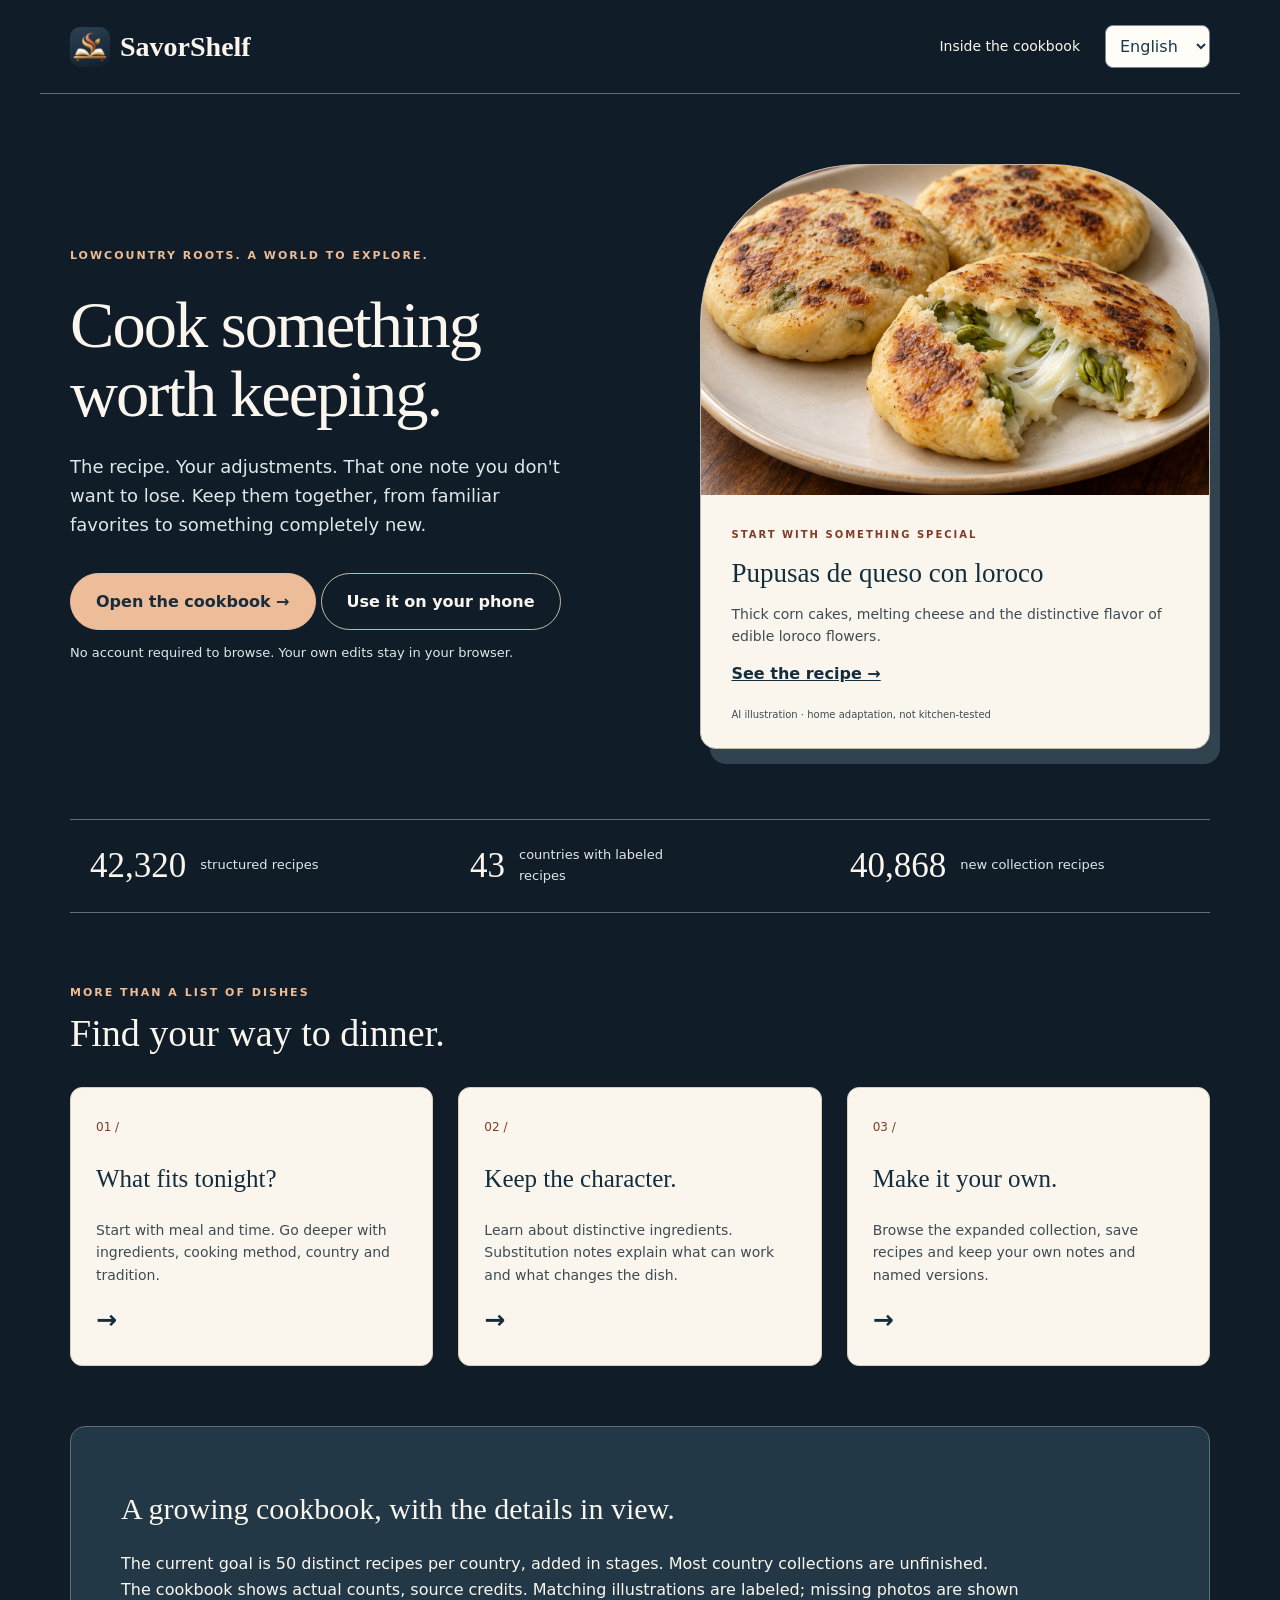
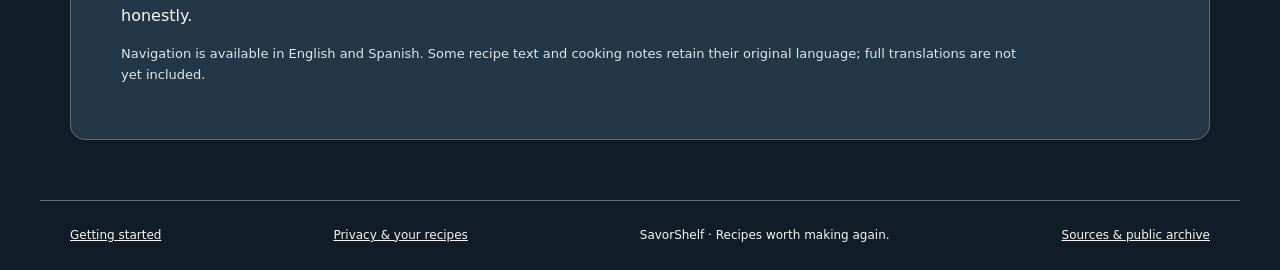
==== docs/index.html @ 83e6fcce "Complete 28 fruit adaptations and remaining apple-prune review group" ====
<!doctype html><html lang="en"><head><meta charset="utf-8"><meta name="viewport" content="width=device-width,initial-scale=1"><meta name="description" content="SavorShelf: recipes, traditions and cooking notes worth keeping."><title>SavorShelf — Your next keeper</title><link rel="icon" href="cookbook/icon.svg"><link rel="stylesheet" href="site.css"><script src="site.js" defer></script></head><body><header><a class="brand" href="./"><img src="cookbook/icon-192.png" alt="" width="40" height="40">SavorShelf</a><nav><a href="#inside" data-en="Inside the cookbook" data-es="Dentro del recetario">Inside the cookbook</a><label><span class="sr-only">Language / Idioma</span><select id="site-language"><option value="en">English</option><option value="es">Español</option></select></label></nav></header><a class="skip-link" href="#main">Skip to content</a><main id="main"><section class="hero"><div><p class="eyebrow" data-en="LOWCOUNTRY ROOTS. A WORLD TO EXPLORE." data-es="RAÍCES EN LOWCOUNTRY. UN MUNDO POR EXPLORAR.">LOWCOUNTRY ROOTS. A WORLD TO EXPLORE.</p><h1 data-en="Cook something worth keeping." data-es="Cocina algo que quieras repetir.">Cook something<br>worth keeping.</h1><p class="intro" data-en="The recipe. Your adjustments. That one note you don't want to lose. Keep them together, from familiar favorites to something completely new." data-es="La receta. Tus ajustes. Esa nota que no quieres perder. Guárdalos juntos, desde tus platos favoritos hasta algo completamente nuevo.">The recipe. Your adjustments. That one note you don't want to lose. Keep them together, from familiar favorites to something completely new.</p><a class="button" href="cookbook/" data-en="Open the cookbook →" data-es="Abrir el recetario →">Open the cookbook →</a> <a class="button button-secondary" href="start.html" data-en="Use it on your phone" data-es="Úsalo en tu teléfono">Use it on your phone</a><p class="quiet" data-en="No account required to browse. Your own edits stay in your browser." data-es="No necesitas una cuenta para explorar. Tus cambios se guardan en tu navegador.">No account required to browse. Your own edits stay in your browser.</p></div><figure class="hero-dish"><img src="cookbook/photos/pupusas-loroco.png" alt="AI illustration of corn pupusas filled with cheese and loroco" width="1024" height="1024"><figcaption><span data-en="START WITH SOMETHING SPECIAL" data-es="EMPIEZA CON ALGO ESPECIAL">START WITH SOMETHING SPECIAL</span><h2>Pupusas de queso con loroco</h2><p data-en="Thick corn cakes, melting cheese and the distinctive flavor of edible loroco flowers." data-es="Tortillas gruesas de maíz rellenas de queso y el sabor especial de las flores comestibles de loroco.">Thick corn cakes, melting cheese and the distinctive flavor of edible loroco flowers.</p><a href="cookbook/?dish=pupusas" data-en="See the recipe →" data-es="Ver la receta →">See the recipe →</a><small data-en="AI illustration · home adaptation, not kitchen-tested" data-es="Ilustración de IA · adaptación casera, no probada en cocina">AI illustration · home adaptation, not kitchen-tested</small></figcaption></figure></section><section class="numbers" aria-label="Current collection"><div><strong>42,320</strong><span data-en="structured recipes" data-es="recetas estructuradas">structured recipes</span></div><div><strong>43</strong><span data-en="countries with labeled recipes" data-es="países con recetas etiquetadas">countries with labeled recipes</span></div><div><strong>40,868</strong><span data-en="new collection recipes" data-es="recetas de la nueva colección">new collection recipes</span></div></section><section id="inside" class="inside"><div class="section-head"><p class="eyebrow" data-en="MORE THAN A LIST OF DISHES" data-es="MÁS QUE UNA LISTA DE PLATOS">MORE THAN A LIST OF DISHES</p><h2 data-en="Find your way to dinner." data-es="Encuentra qué cocinar.">Find your way to dinner.</h2></div><div class="paths"><a href="cookbook/"><span>01 /</span><h3 data-en="What fits tonight?" data-es="¿Qué va bien hoy?">What fits tonight?</h3><p data-en="Start with meal and time. Go deeper with ingredients, cooking method, country and tradition." data-es="Empieza con la comida y el tiempo. Afina por ingredientes, método de cocción, país y tradición.">Start with meal and time. Go deeper with ingredients, cooking method, country and tradition.</p><b>→</b></a><a href="cookbook/?dish=loroco"><span>02 /</span><h3 data-en="Keep the character." data-es="Conserva su esencia.">Keep the character.</h3><p data-en="Learn about distinctive ingredients. Substitution notes explain what can work and what changes the dish." data-es="Conoce ingredientes especiales. Las notas explican las sustituciones posibles y cuándo cambian el plato.">Learn about distinctive ingredients. Substitution notes explain what can work and what changes the dish.</p><b>→</b></a><a href="cookbook/"><span>03 /</span><h3 data-en="Make it your own." data-es="Hazlo a tu manera.">Make it your own.</h3><p data-en="Browse the expanded collection, save recipes and keep your own notes and named versions." data-es="Explora la colección ampliada, guarda recetas y conserva tus notas y versiones con nombre.">Browse the expanded collection, save recipes and keep your own notes and named versions.</p><b>→</b></a></div></section><section class="honest"><h2 data-en="A growing cookbook, with the details in view." data-es="Un recetario en crecimiento, con los detalles a la vista.">A growing cookbook, with the details in view.</h2><p data-en="The current goal is 50 distinct recipes per country, added in stages. Most country collections are unfinished. The cookbook shows actual counts, source credits. Matching illustrations are labeled; missing photos are shown honestly." data-es="La meta actual es de 50 recetas distintas por país, añadidas por etapas. La mayoría de las colecciones aún están incompletas. El recetario muestra cantidades reales, créditos de las fuentes. Las ilustraciones se identifican y las fotos faltantes se indican claramente.">The current goal is 50 distinct recipes per country, added in stages. Most country collections are unfinished. The cookbook shows actual counts, source credits. Matching illustrations are labeled; missing photos are shown honestly.</p><p class="quiet" data-en="Navigation is available in English and Spanish. Some recipe text and cooking notes retain their original language; full translations are not yet included." data-es="La navegación está disponible en inglés y español. Las recetas y notas conservan su idioma original; aún no se incluyen traducciones completas.">Navigation is available in English and Spanish. Some recipe text and cooking notes retain their original language; full translations are not yet included.</p></section></main><footer><a href="start.html" data-en="Getting started" data-es="Cómo empezar">Getting started</a><a href="privacy.html" data-en="Privacy & your recipes" data-es="Privacidad y tus recetas">Privacy & your recipes</a><span>SavorShelf · Recipes worth making again.</span><a href="credits.html" data-en="Sources & public archive" data-es="Fuentes y archivo público">Sources & public archive</a></footer></body></html>
---- docs/site.css ----
:root{--ink:#19394a;--cream:#f8f3e9;--clay:#aa4631;--muted:#665f55;--line:#d9cdbb}*{box-sizing:border-box}body{margin:0;background:var(--cream);color:var(--ink);font:16px/1.6 system-ui,sans-serif}a{color:inherit}header,main,footer{max-width:1200px;margin:auto}header{display:flex;align-items:center;justify-content:space-between;padding:25px 30px;border-bottom:1px solid var(--line)}.brand{display:flex;align-items:center;gap:10px;font:bold 28px Georgia,serif;text-decoration:none}.brand img{border-radius:10px}nav{display:flex;gap:25px;align-items:center}nav a{font-size:14px;text-decoration:none}select{padding:10px;border:1px solid var(--line);background:transparent;border-radius:8px;color:var(--ink);font:inherit}.hero{display:grid;grid-template-columns:1.1fr 1fr;gap:70px;align-items:center;padding:70px 30px}.eyebrow{font-size:11px;font-weight:750;letter-spacing:2px;color:var(--clay)}h1{font:clamp(48px,5.2vw,74px)/1.04 Georgia,serif;letter-spacing:-2px;max-width:600px;margin:25px 0}h2{font:38px/1.15 Georgia,serif}.intro{font-size:18px;color:var(--muted);max-width:510px}.button{display:inline-block;padding:15px 25px;background:var(--clay);color:white;text-decoration:none;border-radius:30px;margin-top:15px;font-weight:650}.quiet{font-size:13px;color:var(--muted)}.hero-dish{margin:0;border:1px solid var(--line);background:#fffaf1;border-radius:160px 160px 16px 16px;overflow:hidden;box-shadow:10px 15px 0 #e9dfcf}.hero-dish>img{display:block;width:100%;height:330px;object-fit:cover}.hero-dish figcaption{padding:25px 30px}.hero-dish h2{font-size:27px;margin:12px 0}.hero-dish p{font-size:14px;color:var(--muted)}.hero-dish span{font-size:10px;letter-spacing:2px;color:var(--clay);font-weight:bold}.hero-dish a{font-weight:600}.hero-dish small{display:block;margin-top:20px;font-size:10px;color:var(--muted)}.numbers{display:grid;grid-template-columns:repeat(3,1fr);border-block:1px solid var(--line);margin:0 30px;padding:25px 0}.numbers>div{display:flex;gap:14px;align-items:center;padding:0 20px}.numbers strong{font:35px Georgia}.numbers span{font-size:13px;color:var(--muted);max-width:160px}.inside{padding:60px 30px}.section-head h2{margin-top:10px}.paths{display:grid;grid-template-columns:repeat(3,1fr);gap:25px}.paths>a{text-decoration:none;position:relative;border:1px solid var(--line);border-radius:12px;padding:25px;background:#fffaf3}.paths span{color:var(--clay);font-size:12px}.paths h3{font:25px Georgia;line-height:1.2}.paths p{font-size:14px;color:var(--muted)}.paths b{font-size:25px}.honest{background:var(--ink);color:var(--cream);padding:40px 50px;margin:0 30px 60px;border-radius:15px}.honest h2{font-size:30px;max-width:650px}.honest p{max-width:900px}.honest .quiet{color:#d8d6ca}footer{padding:25px 30px;display:flex;justify-content:space-between;font-size:12px;border-top:1px solid var(--line)}.sr-only{position:absolute;width:1px;height:1px;overflow:hidden;clip:rect(0,0,0,0)}a:focus-visible,select:focus-visible{outline:3px solid #ca883c;outline-offset:4px}@media(max-width:760px){header{padding:18px}.brand{font-size:23px}nav{gap:8px}nav>a{display:none}.hero{grid-template-columns:1fr;gap:35px;padding:35px 20px}h1{font-size:50px;letter-spacing:-1.5px}.hero-dish{max-width:460px;width:100%;justify-self:center}.hero-dish>img{height:280px}.numbers{margin:0 20px;gap:15px}.numbers>div{padding:0;display:block}.numbers strong{display:block;font-size:29px}.numbers span{font-size:11px}.paths{grid-template-columns:1fr}.inside{padding:35px 20px}.honest{margin:0 20px 35px;padding:25px}footer{gap:15px;flex-wrap:wrap;padding:20px}}

.button-secondary{background:transparent;color:var(--ink);border:1px solid var(--ink)}.reading-page{max-width:850px;padding:40px 25px 70px}.reading-page h1{font-size:clamp(38px,6vw,64px)}.reading-page h2{font-size:28px;margin-top:40px}.reading-page p{max-width:720px}.skip-link{position:absolute;left:15px;top:-80px;background:white;padding:10px;z-index:20}.skip-link:focus{top:10px}@media(max-width:420px){.hero .button{display:block;text-align:center;font-size:15px;padding-inline:16px}}

/* Native controls keep the same legible palette when the device uses dark mode. */
:root{color-scheme:light}select,select option{background:#fffdf8;color:#19394a;border-color:#7b8790}

/* Navy frame and ivory reading cards, with copper reserved for emphasis. */
:root{--muted:#3e4b53;--clay:#843c29}
body{background:#101d28;color:#faf6ee}
header,footer{border-color:#5d6d79}nav a,footer a{color:#faf6ee}
.hero .intro,.hero .quiet,.numbers span{color:#e0e6e9}
.hero>.hero-copy>.eyebrow,.section-head .eyebrow{color:#efbb94}
.hero .eyebrow{color:#efbb94}
.hero-dish,.paths>a,.reading-page{background:#faf6ee;color:#142d3d;--muted:#3e4b53;--clay:#813c27;--ink:#142d3d}
.hero-dish{border-color:#c2b8a8;box-shadow:10px 15px 0 #31434f}
.hero-dish p,.hero-dish small,.paths p{color:#3e4b53}
.hero-dish span,.paths span{color:#813c27}
.hero .button{background:#edbc98;color:#182d3c;border:1px solid #edbc98}
.hero .button-secondary{background:transparent;color:#faf6ee;border-color:#c2b8a8}
.numbers{border-color:#5d6d79}
.honest{background:#223847;color:#faf6ee;border:1px solid #5d6d79}.honest .quiet{color:#e0e6e9}
.reading-page{margin-top:28px;margin-bottom:28px;border-radius:18px;border:1px solid #c2b8a8}
.reading-page .button{color:#fff;background:#843c29}.reading-page .button-secondary{color:#142d3d;background:transparent}
.skip-link{color:#142d3d}
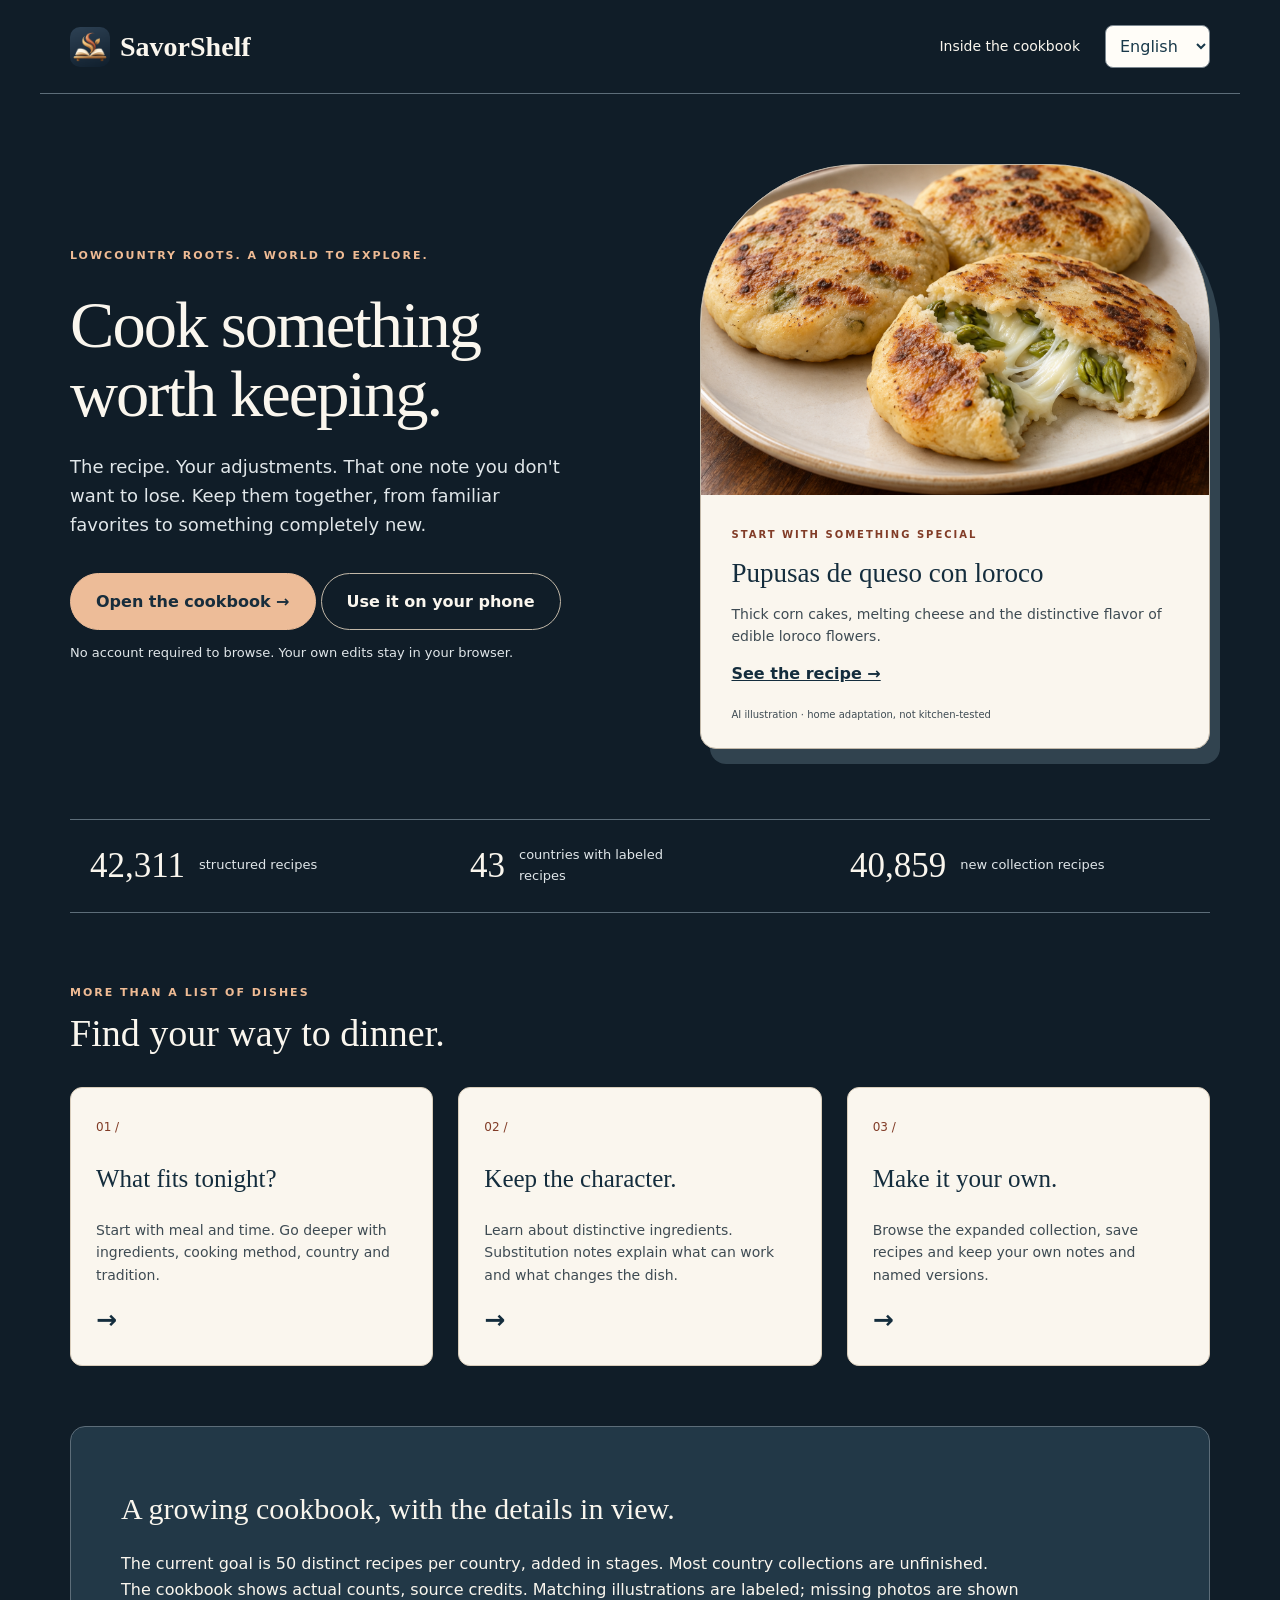
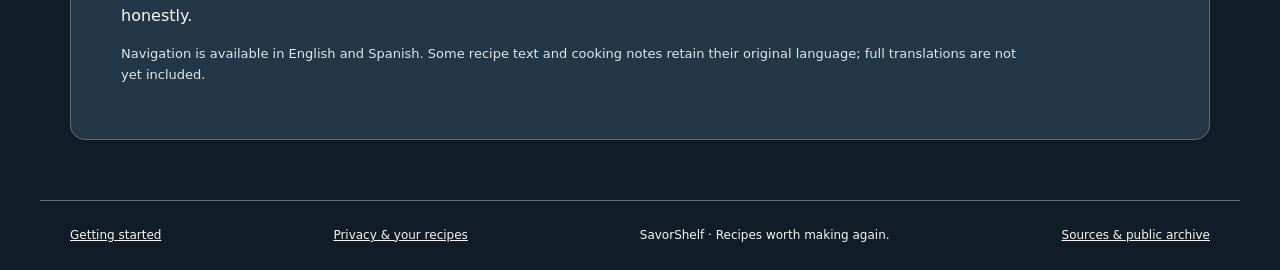
==== commit a3f98be0: "Complete thirty pear-group adaptations, correct food identities and consolidate nine sources" ====
--- a/docs/index.html
+++ b/docs/index.html
@@ -1 +1 @@
-<!doctype html><html lang="en"><head><meta charset="utf-8"><meta name="viewport" content="width=device-width,initial-scale=1"><meta name="description" content="SavorShelf: recipes, traditions and cooking notes worth keeping."><title>SavorShelf — Your next keeper</title><link rel="icon" href="cookbook/icon.svg"><link rel="stylesheet" href="site.css"><script src="site.js" defer></script></head><body><header><a class="brand" href="./"><img src="cookbook/icon-192.png" alt="" width="40" height="40">SavorShelf</a><nav><a href="#inside" data-en="Inside the cookbook" data-es="Dentro del recetario">Inside the cookbook</a><label><span class="sr-only">Language / Idioma</span><select id="site-language"><option value="en">English</option><option value="es">Español</option></select></label></nav></header><a class="skip-link" href="#main">Skip to content</a><main id="main"><section class="hero"><div><p class="eyebrow" data-en="LOWCOUNTRY ROOTS. A WORLD TO EXPLORE." data-es="RAÍCES EN LOWCOUNTRY. UN MUNDO POR EXPLORAR.">LOWCOUNTRY ROOTS. A WORLD TO EXPLORE.</p><h1 data-en="Cook something worth keeping." data-es="Cocina algo que quieras repetir.">Cook something<br>worth keeping.</h1><p class="intro" data-en="The recipe. Your adjustments. That one note you don't want to lose. Keep them together, from familiar favorites to something completely new." data-es="La receta. Tus ajustes. Esa nota que no quieres perder. Guárdalos juntos, desde tus platos favoritos hasta algo completamente nuevo.">The recipe. Your adjustments. That one note you don't want to lose. Keep them together, from familiar favorites to something completely new.</p><a class="button" href="cookbook/" data-en="Open the cookbook →" data-es="Abrir el recetario →">Open the cookbook →</a> <a class="button button-secondary" href="start.html" data-en="Use it on your phone" data-es="Úsalo en tu teléfono">Use it on your phone</a><p class="quiet" data-en="No account required to browse. Your own edits stay in your browser." data-es="No necesitas una cuenta para explorar. Tus cambios se guardan en tu navegador.">No account required to browse. Your own edits stay in your browser.</p></div><figure class="hero-dish"><img src="cookbook/photos/pupusas-loroco.png" alt="AI illustration of corn pupusas filled with cheese and loroco" width="1024" height="1024"><figcaption><span data-en="START WITH SOMETHING SPECIAL" data-es="EMPIEZA CON ALGO ESPECIAL">START WITH SOMETHING SPECIAL</span><h2>Pupusas de queso con loroco</h2><p data-en="Thick corn cakes, melting cheese and the distinctive flavor of edible loroco flowers." data-es="Tortillas gruesas de maíz rellenas de queso y el sabor especial de las flores comestibles de loroco.">Thick corn cakes, melting cheese and the distinctive flavor of edible loroco flowers.</p><a href="cookbook/?dish=pupusas" data-en="See the recipe →" data-es="Ver la receta →">See the recipe →</a><small data-en="AI illustration · home adaptation, not kitchen-tested" data-es="Ilustración de IA · adaptación casera, no probada en cocina">AI illustration · home adaptation, not kitchen-tested</small></figcaption></figure></section><section class="numbers" aria-label="Current collection"><div><strong>42,320</strong><span data-en="structured recipes" data-es="recetas estructuradas">structured recipes</span></div><div><strong>43</strong><span data-en="countries with labeled recipes" data-es="países con recetas etiquetadas">countries with labeled recipes</span></div><div><strong>40,868</strong><span data-en="new collection recipes" data-es="recetas de la nueva colección">new collection recipes</span></div></section><section id="inside" class="inside"><div class="section-head"><p class="eyebrow" data-en="MORE THAN A LIST OF DISHES" data-es="MÁS QUE UNA LISTA DE PLATOS">MORE THAN A LIST OF DISHES</p><h2 data-en="Find your way to dinner." data-es="Encuentra qué cocinar.">Find your way to dinner.</h2></div><div class="paths"><a href="cookbook/"><span>01 /</span><h3 data-en="What fits tonight?" data-es="¿Qué va bien hoy?">What fits tonight?</h3><p data-en="Start with meal and time. Go deeper with ingredients, cooking method, country and tradition." data-es="Empieza con la comida y el tiempo. Afina por ingredientes, método de cocción, país y tradición.">Start with meal and time. Go deeper with ingredients, cooking method, country and tradition.</p><b>→</b></a><a href="cookbook/?dish=loroco"><span>02 /</span><h3 data-en="Keep the character." data-es="Conserva su esencia.">Keep the character.</h3><p data-en="Learn about distinctive ingredients. Substitution notes explain what can work and what changes the dish." data-es="Conoce ingredientes especiales. Las notas explican las sustituciones posibles y cuándo cambian el plato.">Learn about distinctive ingredients. Substitution notes explain what can work and what changes the dish.</p><b>→</b></a><a href="cookbook/"><span>03 /</span><h3 data-en="Make it your own." data-es="Hazlo a tu manera.">Make it your own.</h3><p data-en="Browse the expanded collection, save recipes and keep your own notes and named versions." data-es="Explora la colección ampliada, guarda recetas y conserva tus notas y versiones con nombre.">Browse the expanded collection, save recipes and keep your own notes and named versions.</p><b>→</b></a></div></section><section class="honest"><h2 data-en="A growing cookbook, with the details in view." data-es="Un recetario en crecimiento, con los detalles a la vista.">A growing cookbook, with the details in view.</h2><p data-en="The current goal is 50 distinct recipes per country, added in stages. Most country collections are unfinished. The cookbook shows actual counts, source credits. Matching illustrations are labeled; missing photos are shown honestly." data-es="La meta actual es de 50 recetas distintas por país, añadidas por etapas. La mayoría de las colecciones aún están incompletas. El recetario muestra cantidades reales, créditos de las fuentes. Las ilustraciones se identifican y las fotos faltantes se indican claramente.">The current goal is 50 distinct recipes per country, added in stages. Most country collections are unfinished. The cookbook shows actual counts, source credits. Matching illustrations are labeled; missing photos are shown honestly.</p><p class="quiet" data-en="Navigation is available in English and Spanish. Some recipe text and cooking notes retain their original language; full translations are not yet included." data-es="La navegación está disponible en inglés y español. Las recetas y notas conservan su idioma original; aún no se incluyen traducciones completas.">Navigation is available in English and Spanish. Some recipe text and cooking notes retain their original language; full translations are not yet included.</p></section></main><footer><a href="start.html" data-en="Getting started" data-es="Cómo empezar">Getting started</a><a href="privacy.html" data-en="Privacy & your recipes" data-es="Privacidad y tus recetas">Privacy & your recipes</a><span>SavorShelf · Recipes worth making again.</span><a href="credits.html" data-en="Sources & public archive" data-es="Fuentes y archivo público">Sources & public archive</a></footer></body></html>
+<!doctype html><html lang="en"><head><meta charset="utf-8"><meta name="viewport" content="width=device-width,initial-scale=1"><meta name="description" content="SavorShelf: recipes, traditions and cooking notes worth keeping."><title>SavorShelf — Your next keeper</title><link rel="icon" href="cookbook/icon.svg"><link rel="stylesheet" href="site.css"><script src="site.js" defer></script></head><body><header><a class="brand" href="./"><img src="cookbook/icon-192.png" alt="" width="40" height="40">SavorShelf</a><nav><a href="#inside" data-en="Inside the cookbook" data-es="Dentro del recetario">Inside the cookbook</a><label><span class="sr-only">Language / Idioma</span><select id="site-language"><option value="en">English</option><option value="es">Español</option></select></label></nav></header><a class="skip-link" href="#main">Skip to content</a><main id="main"><section class="hero"><div><p class="eyebrow" data-en="LOWCOUNTRY ROOTS. A WORLD TO EXPLORE." data-es="RAÍCES EN LOWCOUNTRY. UN MUNDO POR EXPLORAR.">LOWCOUNTRY ROOTS. A WORLD TO EXPLORE.</p><h1 data-en="Cook something worth keeping." data-es="Cocina algo que quieras repetir.">Cook something<br>worth keeping.</h1><p class="intro" data-en="The recipe. Your adjustments. That one note you don't want to lose. Keep them together, from familiar favorites to something completely new." data-es="La receta. Tus ajustes. Esa nota que no quieres perder. Guárdalos juntos, desde tus platos favoritos hasta algo completamente nuevo.">The recipe. Your adjustments. That one note you don't want to lose. Keep them together, from familiar favorites to something completely new.</p><a class="button" href="cookbook/" data-en="Open the cookbook →" data-es="Abrir el recetario →">Open the cookbook →</a> <a class="button button-secondary" href="start.html" data-en="Use it on your phone" data-es="Úsalo en tu teléfono">Use it on your phone</a><p class="quiet" data-en="No account required to browse. Your own edits stay in your browser." data-es="No necesitas una cuenta para explorar. Tus cambios se guardan en tu navegador.">No account required to browse. Your own edits stay in your browser.</p></div><figure class="hero-dish"><img src="cookbook/photos/pupusas-loroco.png" alt="AI illustration of corn pupusas filled with cheese and loroco" width="1024" height="1024"><figcaption><span data-en="START WITH SOMETHING SPECIAL" data-es="EMPIEZA CON ALGO ESPECIAL">START WITH SOMETHING SPECIAL</span><h2>Pupusas de queso con loroco</h2><p data-en="Thick corn cakes, melting cheese and the distinctive flavor of edible loroco flowers." data-es="Tortillas gruesas de maíz rellenas de queso y el sabor especial de las flores comestibles de loroco.">Thick corn cakes, melting cheese and the distinctive flavor of edible loroco flowers.</p><a href="cookbook/?dish=pupusas" data-en="See the recipe →" data-es="Ver la receta →">See the recipe →</a><small data-en="AI illustration · home adaptation, not kitchen-tested" data-es="Ilustración de IA · adaptación casera, no probada en cocina">AI illustration · home adaptation, not kitchen-tested</small></figcaption></figure></section><section class="numbers" aria-label="Current collection"><div><strong>42,311</strong><span data-en="structured recipes" data-es="recetas estructuradas">structured recipes</span></div><div><strong>43</strong><span data-en="countries with labeled recipes" data-es="países con recetas etiquetadas">countries with labeled recipes</span></div><div><strong>40,859</strong><span data-en="new collection recipes" data-es="recetas de la nueva colección">new collection recipes</span></div></section><section id="inside" class="inside"><div class="section-head"><p class="eyebrow" data-en="MORE THAN A LIST OF DISHES" data-es="MÁS QUE UNA LISTA DE PLATOS">MORE THAN A LIST OF DISHES</p><h2 data-en="Find your way to dinner." data-es="Encuentra qué cocinar.">Find your way to dinner.</h2></div><div class="paths"><a href="cookbook/"><span>01 /</span><h3 data-en="What fits tonight?" data-es="¿Qué va bien hoy?">What fits tonight?</h3><p data-en="Start with meal and time. Go deeper with ingredients, cooking method, country and tradition." data-es="Empieza con la comida y el tiempo. Afina por ingredientes, método de cocción, país y tradición.">Start with meal and time. Go deeper with ingredients, cooking method, country and tradition.</p><b>→</b></a><a href="cookbook/?dish=loroco"><span>02 /</span><h3 data-en="Keep the character." data-es="Conserva su esencia.">Keep the character.</h3><p data-en="Learn about distinctive ingredients. Substitution notes explain what can work and what changes the dish." data-es="Conoce ingredientes especiales. Las notas explican las sustituciones posibles y cuándo cambian el plato.">Learn about distinctive ingredients. Substitution notes explain what can work and what changes the dish.</p><b>→</b></a><a href="cookbook/"><span>03 /</span><h3 data-en="Make it your own." data-es="Hazlo a tu manera.">Make it your own.</h3><p data-en="Browse the expanded collection, save recipes and keep your own notes and named versions." data-es="Explora la colección ampliada, guarda recetas y conserva tus notas y versiones con nombre.">Browse the expanded collection, save recipes and keep your own notes and named versions.</p><b>→</b></a></div></section><section class="honest"><h2 data-en="A growing cookbook, with the details in view." data-es="Un recetario en crecimiento, con los detalles a la vista.">A growing cookbook, with the details in view.</h2><p data-en="The current goal is 50 distinct recipes per country, added in stages. Most country collections are unfinished. The cookbook shows actual counts, source credits. Matching illustrations are labeled; missing photos are shown honestly." data-es="La meta actual es de 50 recetas distintas por país, añadidas por etapas. La mayoría de las colecciones aún están incompletas. El recetario muestra cantidades reales, créditos de las fuentes. Las ilustraciones se identifican y las fotos faltantes se indican claramente.">The current goal is 50 distinct recipes per country, added in stages. Most country collections are unfinished. The cookbook shows actual counts, source credits. Matching illustrations are labeled; missing photos are shown honestly.</p><p class="quiet" data-en="Navigation is available in English and Spanish. Some recipe text and cooking notes retain their original language; full translations are not yet included." data-es="La navegación está disponible en inglés y español. Las recetas y notas conservan su idioma original; aún no se incluyen traducciones completas.">Navigation is available in English and Spanish. Some recipe text and cooking notes retain their original language; full translations are not yet included.</p></section></main><footer><a href="start.html" data-en="Getting started" data-es="Cómo empezar">Getting started</a><a href="privacy.html" data-en="Privacy & your recipes" data-es="Privacidad y tus recetas">Privacy & your recipes</a><span>SavorShelf · Recipes worth making again.</span><a href="credits.html" data-en="Sources & public archive" data-es="Fuentes y archivo público">Sources & public archive</a></footer></body></html>
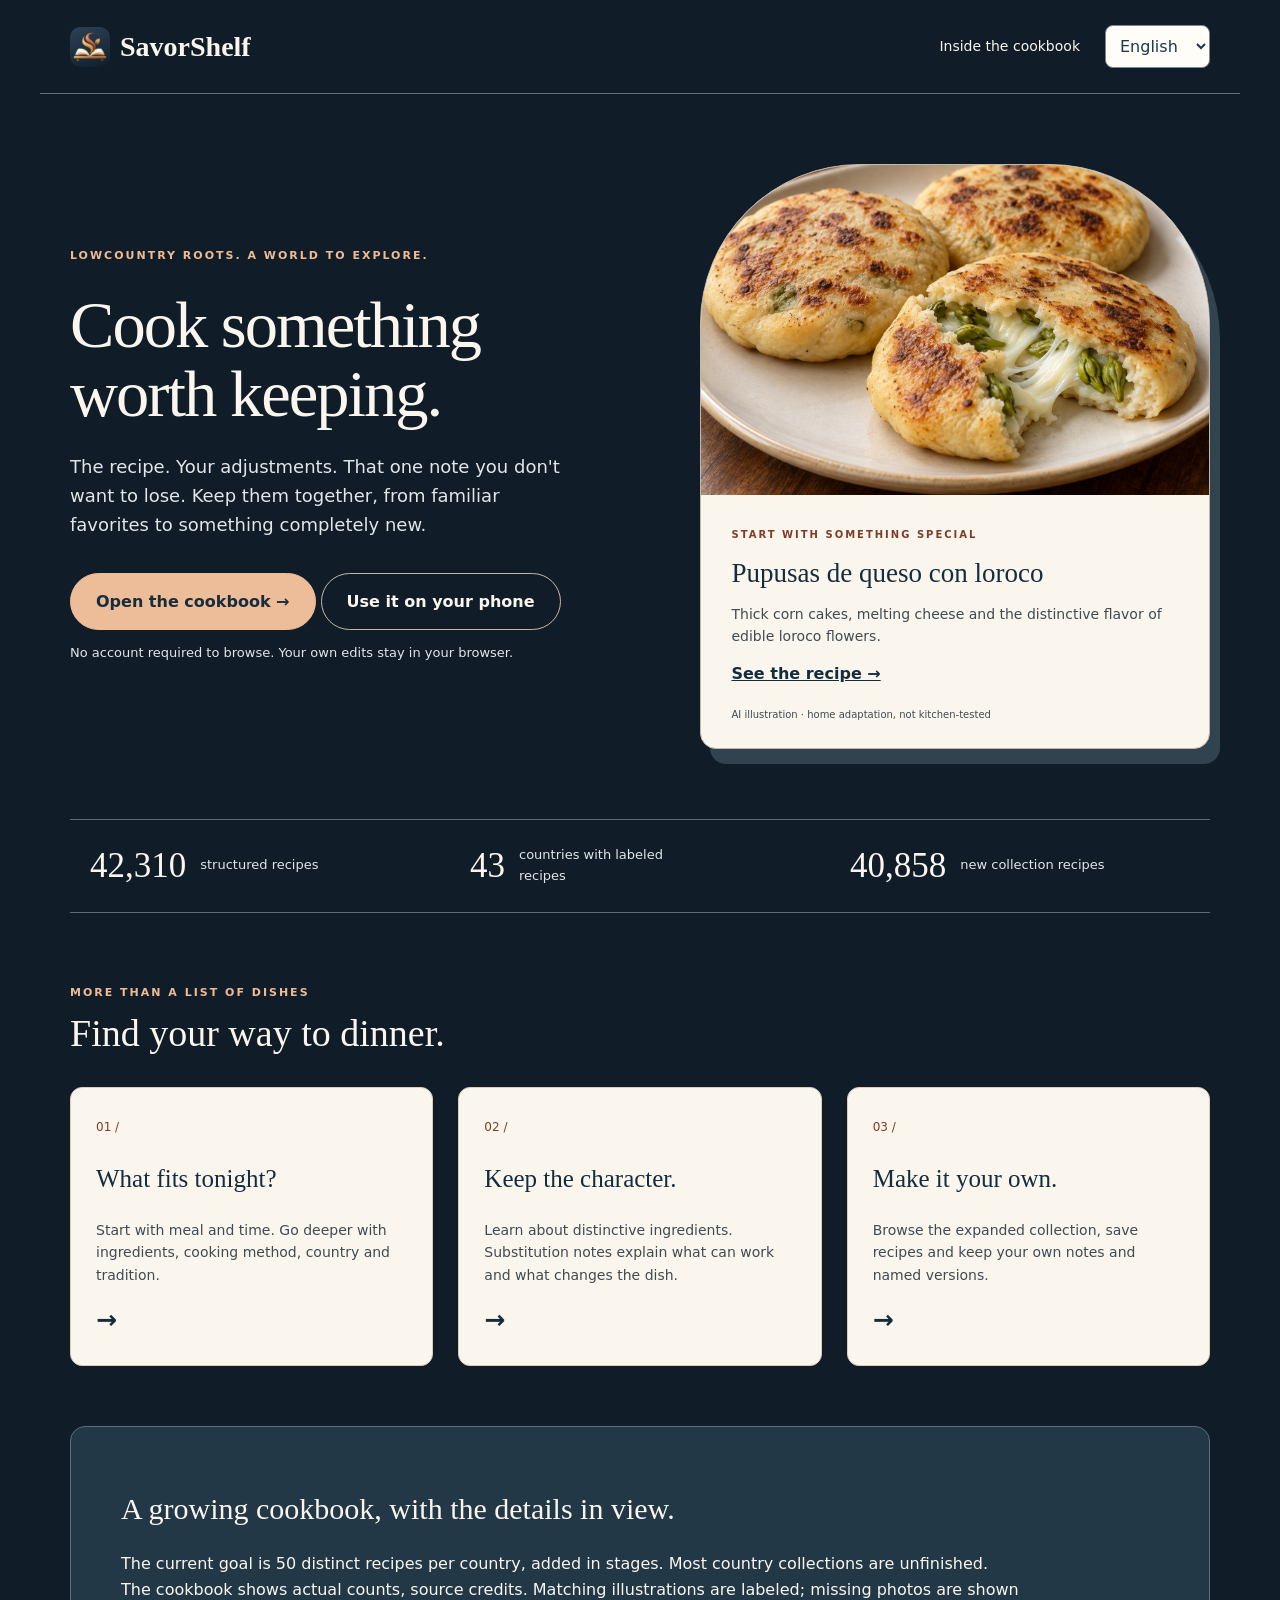
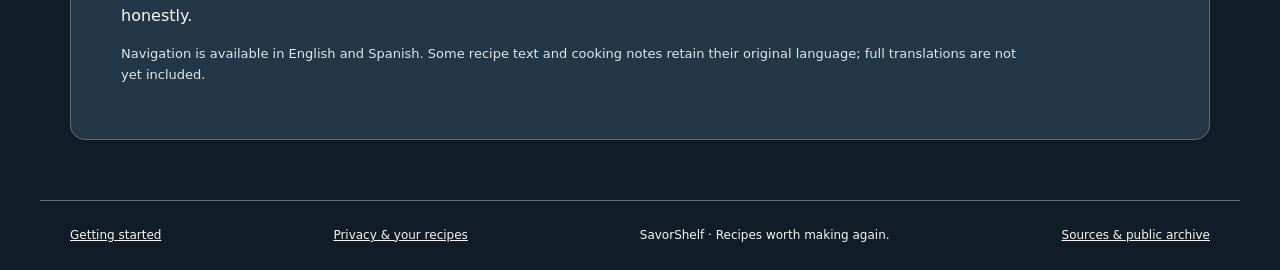
==== commit 8d2578bd: "Complete twelve carrot soup adaptations and consolidate matching source" ====
--- a/docs/index.html
+++ b/docs/index.html
@@ -1 +1 @@
-<!doctype html><html lang="en"><head><meta charset="utf-8"><meta name="viewport" content="width=device-width,initial-scale=1"><meta name="description" content="SavorShelf: recipes, traditions and cooking notes worth keeping."><title>SavorShelf — Your next keeper</title><link rel="icon" href="cookbook/icon.svg"><link rel="stylesheet" href="site.css"><script src="site.js" defer></script></head><body><header><a class="brand" href="./"><img src="cookbook/icon-192.png" alt="" width="40" height="40">SavorShelf</a><nav><a href="#inside" data-en="Inside the cookbook" data-es="Dentro del recetario">Inside the cookbook</a><label><span class="sr-only">Language / Idioma</span><select id="site-language"><option value="en">English</option><option value="es">Español</option></select></label></nav></header><a class="skip-link" href="#main">Skip to content</a><main id="main"><section class="hero"><div><p class="eyebrow" data-en="LOWCOUNTRY ROOTS. A WORLD TO EXPLORE." data-es="RAÍCES EN LOWCOUNTRY. UN MUNDO POR EXPLORAR.">LOWCOUNTRY ROOTS. A WORLD TO EXPLORE.</p><h1 data-en="Cook something worth keeping." data-es="Cocina algo que quieras repetir.">Cook something<br>worth keeping.</h1><p class="intro" data-en="The recipe. Your adjustments. That one note you don't want to lose. Keep them together, from familiar favorites to something completely new." data-es="La receta. Tus ajustes. Esa nota que no quieres perder. Guárdalos juntos, desde tus platos favoritos hasta algo completamente nuevo.">The recipe. Your adjustments. That one note you don't want to lose. Keep them together, from familiar favorites to something completely new.</p><a class="button" href="cookbook/" data-en="Open the cookbook →" data-es="Abrir el recetario →">Open the cookbook →</a> <a class="button button-secondary" href="start.html" data-en="Use it on your phone" data-es="Úsalo en tu teléfono">Use it on your phone</a><p class="quiet" data-en="No account required to browse. Your own edits stay in your browser." data-es="No necesitas una cuenta para explorar. Tus cambios se guardan en tu navegador.">No account required to browse. Your own edits stay in your browser.</p></div><figure class="hero-dish"><img src="cookbook/photos/pupusas-loroco.png" alt="AI illustration of corn pupusas filled with cheese and loroco" width="1024" height="1024"><figcaption><span data-en="START WITH SOMETHING SPECIAL" data-es="EMPIEZA CON ALGO ESPECIAL">START WITH SOMETHING SPECIAL</span><h2>Pupusas de queso con loroco</h2><p data-en="Thick corn cakes, melting cheese and the distinctive flavor of edible loroco flowers." data-es="Tortillas gruesas de maíz rellenas de queso y el sabor especial de las flores comestibles de loroco.">Thick corn cakes, melting cheese and the distinctive flavor of edible loroco flowers.</p><a href="cookbook/?dish=pupusas" data-en="See the recipe →" data-es="Ver la receta →">See the recipe →</a><small data-en="AI illustration · home adaptation, not kitchen-tested" data-es="Ilustración de IA · adaptación casera, no probada en cocina">AI illustration · home adaptation, not kitchen-tested</small></figcaption></figure></section><section class="numbers" aria-label="Current collection"><div><strong>42,311</strong><span data-en="structured recipes" data-es="recetas estructuradas">structured recipes</span></div><div><strong>43</strong><span data-en="countries with labeled recipes" data-es="países con recetas etiquetadas">countries with labeled recipes</span></div><div><strong>40,859</strong><span data-en="new collection recipes" data-es="recetas de la nueva colección">new collection recipes</span></div></section><section id="inside" class="inside"><div class="section-head"><p class="eyebrow" data-en="MORE THAN A LIST OF DISHES" data-es="MÁS QUE UNA LISTA DE PLATOS">MORE THAN A LIST OF DISHES</p><h2 data-en="Find your way to dinner." data-es="Encuentra qué cocinar.">Find your way to dinner.</h2></div><div class="paths"><a href="cookbook/"><span>01 /</span><h3 data-en="What fits tonight?" data-es="¿Qué va bien hoy?">What fits tonight?</h3><p data-en="Start with meal and time. Go deeper with ingredients, cooking method, country and tradition." data-es="Empieza con la comida y el tiempo. Afina por ingredientes, método de cocción, país y tradición.">Start with meal and time. Go deeper with ingredients, cooking method, country and tradition.</p><b>→</b></a><a href="cookbook/?dish=loroco"><span>02 /</span><h3 data-en="Keep the character." data-es="Conserva su esencia.">Keep the character.</h3><p data-en="Learn about distinctive ingredients. Substitution notes explain what can work and what changes the dish." data-es="Conoce ingredientes especiales. Las notas explican las sustituciones posibles y cuándo cambian el plato.">Learn about distinctive ingredients. Substitution notes explain what can work and what changes the dish.</p><b>→</b></a><a href="cookbook/"><span>03 /</span><h3 data-en="Make it your own." data-es="Hazlo a tu manera.">Make it your own.</h3><p data-en="Browse the expanded collection, save recipes and keep your own notes and named versions." data-es="Explora la colección ampliada, guarda recetas y conserva tus notas y versiones con nombre.">Browse the expanded collection, save recipes and keep your own notes and named versions.</p><b>→</b></a></div></section><section class="honest"><h2 data-en="A growing cookbook, with the details in view." data-es="Un recetario en crecimiento, con los detalles a la vista.">A growing cookbook, with the details in view.</h2><p data-en="The current goal is 50 distinct recipes per country, added in stages. Most country collections are unfinished. The cookbook shows actual counts, source credits. Matching illustrations are labeled; missing photos are shown honestly." data-es="La meta actual es de 50 recetas distintas por país, añadidas por etapas. La mayoría de las colecciones aún están incompletas. El recetario muestra cantidades reales, créditos de las fuentes. Las ilustraciones se identifican y las fotos faltantes se indican claramente.">The current goal is 50 distinct recipes per country, added in stages. Most country collections are unfinished. The cookbook shows actual counts, source credits. Matching illustrations are labeled; missing photos are shown honestly.</p><p class="quiet" data-en="Navigation is available in English and Spanish. Some recipe text and cooking notes retain their original language; full translations are not yet included." data-es="La navegación está disponible en inglés y español. Las recetas y notas conservan su idioma original; aún no se incluyen traducciones completas.">Navigation is available in English and Spanish. Some recipe text and cooking notes retain their original language; full translations are not yet included.</p></section></main><footer><a href="start.html" data-en="Getting started" data-es="Cómo empezar">Getting started</a><a href="privacy.html" data-en="Privacy & your recipes" data-es="Privacidad y tus recetas">Privacy & your recipes</a><span>SavorShelf · Recipes worth making again.</span><a href="credits.html" data-en="Sources & public archive" data-es="Fuentes y archivo público">Sources & public archive</a></footer></body></html>
+<!doctype html><html lang="en"><head><meta charset="utf-8"><meta name="viewport" content="width=device-width,initial-scale=1"><meta name="description" content="SavorShelf: recipes, traditions and cooking notes worth keeping."><title>SavorShelf — Your next keeper</title><link rel="icon" href="cookbook/icon.svg"><link rel="stylesheet" href="site.css"><script src="site.js" defer></script></head><body><header><a class="brand" href="./"><img src="cookbook/icon-192.png" alt="" width="40" height="40">SavorShelf</a><nav><a href="#inside" data-en="Inside the cookbook" data-es="Dentro del recetario">Inside the cookbook</a><label><span class="sr-only">Language / Idioma</span><select id="site-language"><option value="en">English</option><option value="es">Español</option></select></label></nav></header><a class="skip-link" href="#main">Skip to content</a><main id="main"><section class="hero"><div><p class="eyebrow" data-en="LOWCOUNTRY ROOTS. A WORLD TO EXPLORE." data-es="RAÍCES EN LOWCOUNTRY. UN MUNDO POR EXPLORAR.">LOWCOUNTRY ROOTS. A WORLD TO EXPLORE.</p><h1 data-en="Cook something worth keeping." data-es="Cocina algo que quieras repetir.">Cook something<br>worth keeping.</h1><p class="intro" data-en="The recipe. Your adjustments. That one note you don't want to lose. Keep them together, from familiar favorites to something completely new." data-es="La receta. Tus ajustes. Esa nota que no quieres perder. Guárdalos juntos, desde tus platos favoritos hasta algo completamente nuevo.">The recipe. Your adjustments. That one note you don't want to lose. Keep them together, from familiar favorites to something completely new.</p><a class="button" href="cookbook/" data-en="Open the cookbook →" data-es="Abrir el recetario →">Open the cookbook →</a> <a class="button button-secondary" href="start.html" data-en="Use it on your phone" data-es="Úsalo en tu teléfono">Use it on your phone</a><p class="quiet" data-en="No account required to browse. Your own edits stay in your browser." data-es="No necesitas una cuenta para explorar. Tus cambios se guardan en tu navegador.">No account required to browse. Your own edits stay in your browser.</p></div><figure class="hero-dish"><img src="cookbook/photos/pupusas-loroco.png" alt="AI illustration of corn pupusas filled with cheese and loroco" width="1024" height="1024"><figcaption><span data-en="START WITH SOMETHING SPECIAL" data-es="EMPIEZA CON ALGO ESPECIAL">START WITH SOMETHING SPECIAL</span><h2>Pupusas de queso con loroco</h2><p data-en="Thick corn cakes, melting cheese and the distinctive flavor of edible loroco flowers." data-es="Tortillas gruesas de maíz rellenas de queso y el sabor especial de las flores comestibles de loroco.">Thick corn cakes, melting cheese and the distinctive flavor of edible loroco flowers.</p><a href="cookbook/?dish=pupusas" data-en="See the recipe →" data-es="Ver la receta →">See the recipe →</a><small data-en="AI illustration · home adaptation, not kitchen-tested" data-es="Ilustración de IA · adaptación casera, no probada en cocina">AI illustration · home adaptation, not kitchen-tested</small></figcaption></figure></section><section class="numbers" aria-label="Current collection"><div><strong>42,310</strong><span data-en="structured recipes" data-es="recetas estructuradas">structured recipes</span></div><div><strong>43</strong><span data-en="countries with labeled recipes" data-es="países con recetas etiquetadas">countries with labeled recipes</span></div><div><strong>40,858</strong><span data-en="new collection recipes" data-es="recetas de la nueva colección">new collection recipes</span></div></section><section id="inside" class="inside"><div class="section-head"><p class="eyebrow" data-en="MORE THAN A LIST OF DISHES" data-es="MÁS QUE UNA LISTA DE PLATOS">MORE THAN A LIST OF DISHES</p><h2 data-en="Find your way to dinner." data-es="Encuentra qué cocinar.">Find your way to dinner.</h2></div><div class="paths"><a href="cookbook/"><span>01 /</span><h3 data-en="What fits tonight?" data-es="¿Qué va bien hoy?">What fits tonight?</h3><p data-en="Start with meal and time. Go deeper with ingredients, cooking method, country and tradition." data-es="Empieza con la comida y el tiempo. Afina por ingredientes, método de cocción, país y tradición.">Start with meal and time. Go deeper with ingredients, cooking method, country and tradition.</p><b>→</b></a><a href="cookbook/?dish=loroco"><span>02 /</span><h3 data-en="Keep the character." data-es="Conserva su esencia.">Keep the character.</h3><p data-en="Learn about distinctive ingredients. Substitution notes explain what can work and what changes the dish." data-es="Conoce ingredientes especiales. Las notas explican las sustituciones posibles y cuándo cambian el plato.">Learn about distinctive ingredients. Substitution notes explain what can work and what changes the dish.</p><b>→</b></a><a href="cookbook/"><span>03 /</span><h3 data-en="Make it your own." data-es="Hazlo a tu manera.">Make it your own.</h3><p data-en="Browse the expanded collection, save recipes and keep your own notes and named versions." data-es="Explora la colección ampliada, guarda recetas y conserva tus notas y versiones con nombre.">Browse the expanded collection, save recipes and keep your own notes and named versions.</p><b>→</b></a></div></section><section class="honest"><h2 data-en="A growing cookbook, with the details in view." data-es="Un recetario en crecimiento, con los detalles a la vista.">A growing cookbook, with the details in view.</h2><p data-en="The current goal is 50 distinct recipes per country, added in stages. Most country collections are unfinished. The cookbook shows actual counts, source credits. Matching illustrations are labeled; missing photos are shown honestly." data-es="La meta actual es de 50 recetas distintas por país, añadidas por etapas. La mayoría de las colecciones aún están incompletas. El recetario muestra cantidades reales, créditos de las fuentes. Las ilustraciones se identifican y las fotos faltantes se indican claramente.">The current goal is 50 distinct recipes per country, added in stages. Most country collections are unfinished. The cookbook shows actual counts, source credits. Matching illustrations are labeled; missing photos are shown honestly.</p><p class="quiet" data-en="Navigation is available in English and Spanish. Some recipe text and cooking notes retain their original language; full translations are not yet included." data-es="La navegación está disponible en inglés y español. Las recetas y notas conservan su idioma original; aún no se incluyen traducciones completas.">Navigation is available in English and Spanish. Some recipe text and cooking notes retain their original language; full translations are not yet included.</p></section></main><footer><a href="start.html" data-en="Getting started" data-es="Cómo empezar">Getting started</a><a href="privacy.html" data-en="Privacy & your recipes" data-es="Privacidad y tus recetas">Privacy & your recipes</a><span>SavorShelf · Recipes worth making again.</span><a href="credits.html" data-en="Sources & public archive" data-es="Fuentes y archivo público">Sources & public archive</a></footer></body></html>
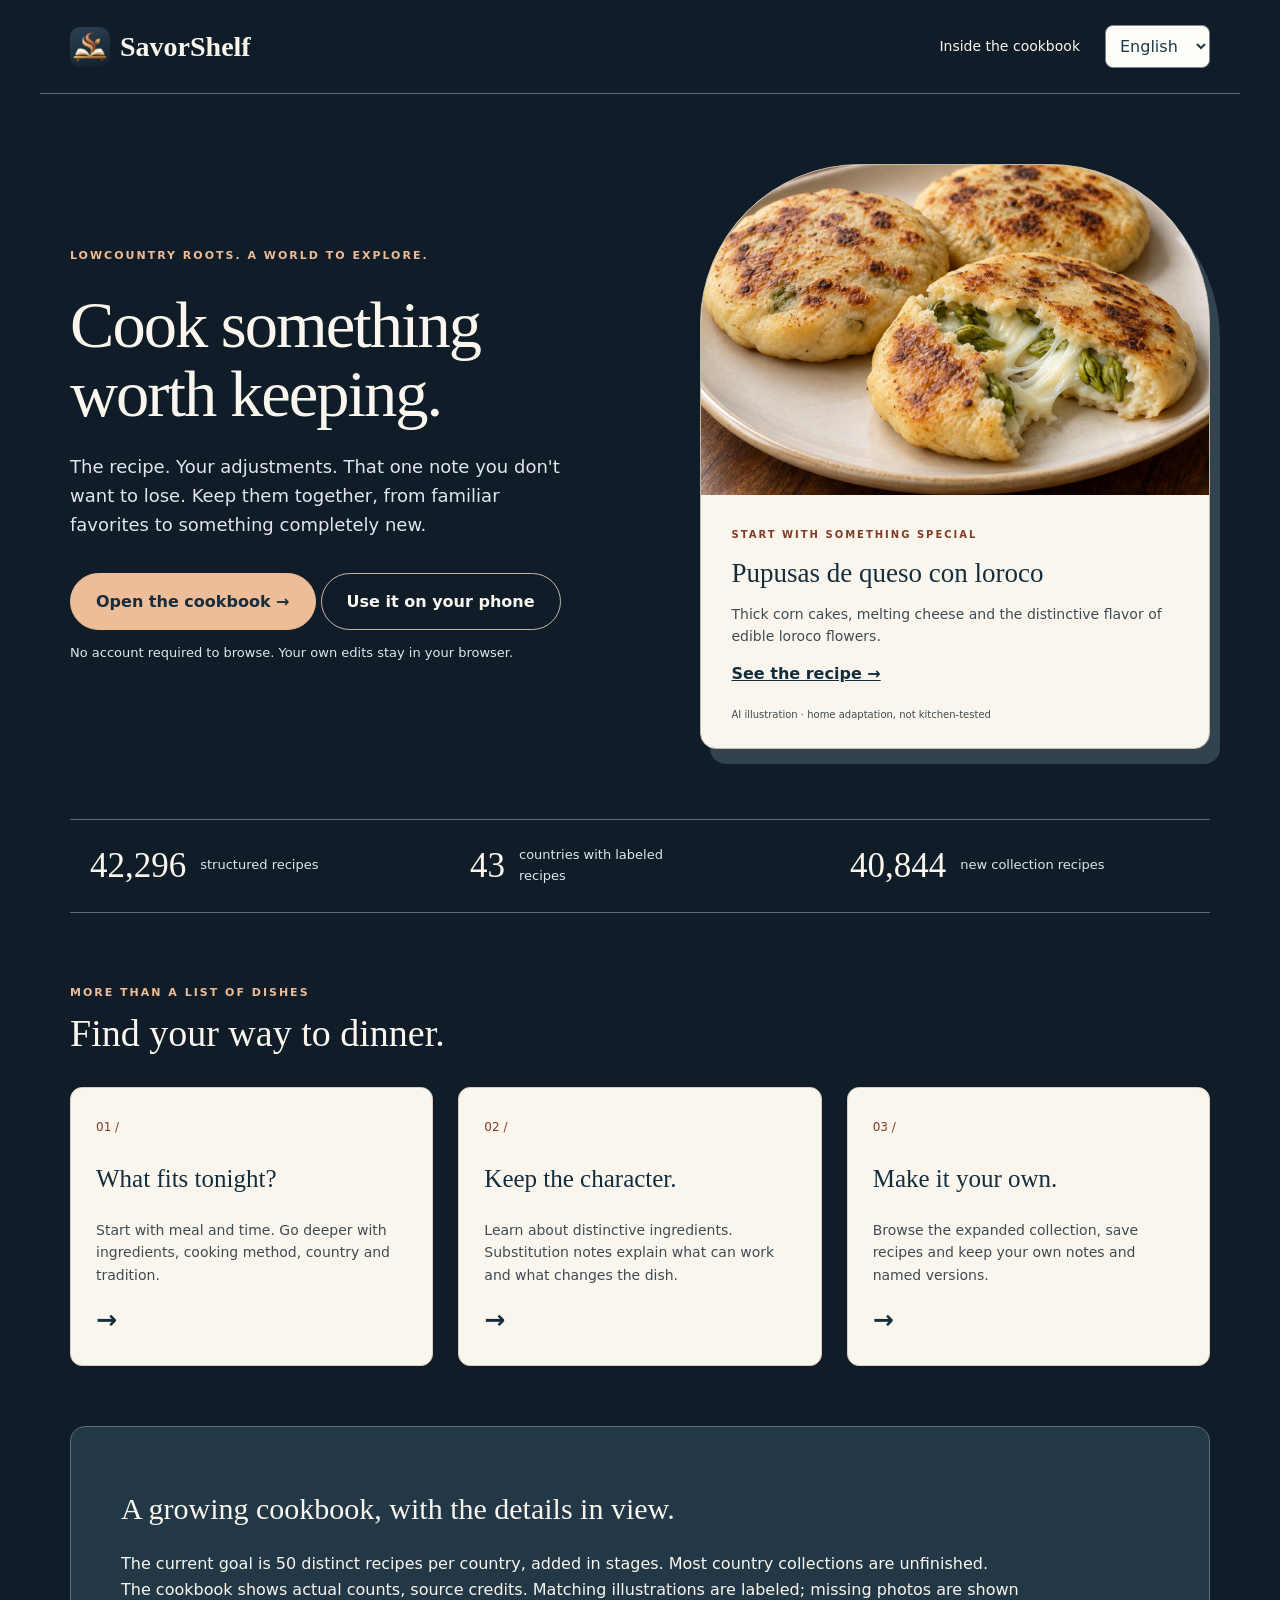
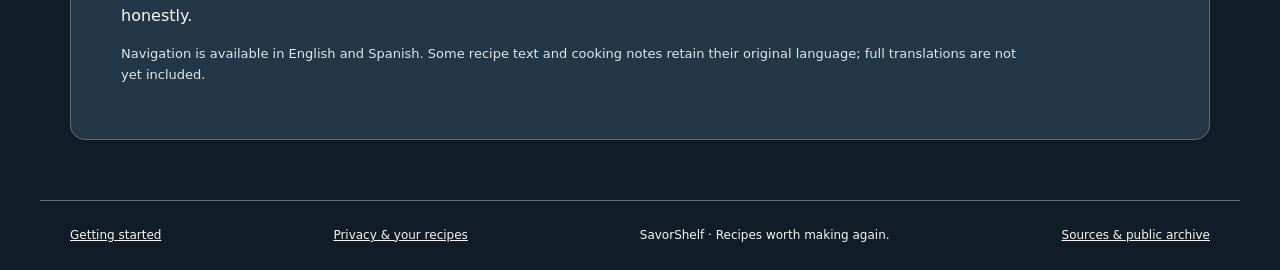
==== commit 14989b09: "Complete 26 carrot soups and sides; consolidate 14 matching source recipes" ====
--- a/docs/index.html
+++ b/docs/index.html
@@ -1 +1 @@
-<!doctype html><html lang="en"><head><meta charset="utf-8"><meta name="viewport" content="width=device-width,initial-scale=1"><meta name="description" content="SavorShelf: recipes, traditions and cooking notes worth keeping."><title>SavorShelf — Your next keeper</title><link rel="icon" href="cookbook/icon.svg"><link rel="stylesheet" href="site.css"><script src="site.js" defer></script></head><body><header><a class="brand" href="./"><img src="cookbook/icon-192.png" alt="" width="40" height="40">SavorShelf</a><nav><a href="#inside" data-en="Inside the cookbook" data-es="Dentro del recetario">Inside the cookbook</a><label><span class="sr-only">Language / Idioma</span><select id="site-language"><option value="en">English</option><option value="es">Español</option></select></label></nav></header><a class="skip-link" href="#main">Skip to content</a><main id="main"><section class="hero"><div><p class="eyebrow" data-en="LOWCOUNTRY ROOTS. A WORLD TO EXPLORE." data-es="RAÍCES EN LOWCOUNTRY. UN MUNDO POR EXPLORAR.">LOWCOUNTRY ROOTS. A WORLD TO EXPLORE.</p><h1 data-en="Cook something worth keeping." data-es="Cocina algo que quieras repetir.">Cook something<br>worth keeping.</h1><p class="intro" data-en="The recipe. Your adjustments. That one note you don't want to lose. Keep them together, from familiar favorites to something completely new." data-es="La receta. Tus ajustes. Esa nota que no quieres perder. Guárdalos juntos, desde tus platos favoritos hasta algo completamente nuevo.">The recipe. Your adjustments. That one note you don't want to lose. Keep them together, from familiar favorites to something completely new.</p><a class="button" href="cookbook/" data-en="Open the cookbook →" data-es="Abrir el recetario →">Open the cookbook →</a> <a class="button button-secondary" href="start.html" data-en="Use it on your phone" data-es="Úsalo en tu teléfono">Use it on your phone</a><p class="quiet" data-en="No account required to browse. Your own edits stay in your browser." data-es="No necesitas una cuenta para explorar. Tus cambios se guardan en tu navegador.">No account required to browse. Your own edits stay in your browser.</p></div><figure class="hero-dish"><img src="cookbook/photos/pupusas-loroco.png" alt="AI illustration of corn pupusas filled with cheese and loroco" width="1024" height="1024"><figcaption><span data-en="START WITH SOMETHING SPECIAL" data-es="EMPIEZA CON ALGO ESPECIAL">START WITH SOMETHING SPECIAL</span><h2>Pupusas de queso con loroco</h2><p data-en="Thick corn cakes, melting cheese and the distinctive flavor of edible loroco flowers." data-es="Tortillas gruesas de maíz rellenas de queso y el sabor especial de las flores comestibles de loroco.">Thick corn cakes, melting cheese and the distinctive flavor of edible loroco flowers.</p><a href="cookbook/?dish=pupusas" data-en="See the recipe →" data-es="Ver la receta →">See the recipe →</a><small data-en="AI illustration · home adaptation, not kitchen-tested" data-es="Ilustración de IA · adaptación casera, no probada en cocina">AI illustration · home adaptation, not kitchen-tested</small></figcaption></figure></section><section class="numbers" aria-label="Current collection"><div><strong>42,310</strong><span data-en="structured recipes" data-es="recetas estructuradas">structured recipes</span></div><div><strong>43</strong><span data-en="countries with labeled recipes" data-es="países con recetas etiquetadas">countries with labeled recipes</span></div><div><strong>40,858</strong><span data-en="new collection recipes" data-es="recetas de la nueva colección">new collection recipes</span></div></section><section id="inside" class="inside"><div class="section-head"><p class="eyebrow" data-en="MORE THAN A LIST OF DISHES" data-es="MÁS QUE UNA LISTA DE PLATOS">MORE THAN A LIST OF DISHES</p><h2 data-en="Find your way to dinner." data-es="Encuentra qué cocinar.">Find your way to dinner.</h2></div><div class="paths"><a href="cookbook/"><span>01 /</span><h3 data-en="What fits tonight?" data-es="¿Qué va bien hoy?">What fits tonight?</h3><p data-en="Start with meal and time. Go deeper with ingredients, cooking method, country and tradition." data-es="Empieza con la comida y el tiempo. Afina por ingredientes, método de cocción, país y tradición.">Start with meal and time. Go deeper with ingredients, cooking method, country and tradition.</p><b>→</b></a><a href="cookbook/?dish=loroco"><span>02 /</span><h3 data-en="Keep the character." data-es="Conserva su esencia.">Keep the character.</h3><p data-en="Learn about distinctive ingredients. Substitution notes explain what can work and what changes the dish." data-es="Conoce ingredientes especiales. Las notas explican las sustituciones posibles y cuándo cambian el plato.">Learn about distinctive ingredients. Substitution notes explain what can work and what changes the dish.</p><b>→</b></a><a href="cookbook/"><span>03 /</span><h3 data-en="Make it your own." data-es="Hazlo a tu manera.">Make it your own.</h3><p data-en="Browse the expanded collection, save recipes and keep your own notes and named versions." data-es="Explora la colección ampliada, guarda recetas y conserva tus notas y versiones con nombre.">Browse the expanded collection, save recipes and keep your own notes and named versions.</p><b>→</b></a></div></section><section class="honest"><h2 data-en="A growing cookbook, with the details in view." data-es="Un recetario en crecimiento, con los detalles a la vista.">A growing cookbook, with the details in view.</h2><p data-en="The current goal is 50 distinct recipes per country, added in stages. Most country collections are unfinished. The cookbook shows actual counts, source credits. Matching illustrations are labeled; missing photos are shown honestly." data-es="La meta actual es de 50 recetas distintas por país, añadidas por etapas. La mayoría de las colecciones aún están incompletas. El recetario muestra cantidades reales, créditos de las fuentes. Las ilustraciones se identifican y las fotos faltantes se indican claramente.">The current goal is 50 distinct recipes per country, added in stages. Most country collections are unfinished. The cookbook shows actual counts, source credits. Matching illustrations are labeled; missing photos are shown honestly.</p><p class="quiet" data-en="Navigation is available in English and Spanish. Some recipe text and cooking notes retain their original language; full translations are not yet included." data-es="La navegación está disponible en inglés y español. Las recetas y notas conservan su idioma original; aún no se incluyen traducciones completas.">Navigation is available in English and Spanish. Some recipe text and cooking notes retain their original language; full translations are not yet included.</p></section></main><footer><a href="start.html" data-en="Getting started" data-es="Cómo empezar">Getting started</a><a href="privacy.html" data-en="Privacy & your recipes" data-es="Privacidad y tus recetas">Privacy & your recipes</a><span>SavorShelf · Recipes worth making again.</span><a href="credits.html" data-en="Sources & public archive" data-es="Fuentes y archivo público">Sources & public archive</a></footer></body></html>
+<!doctype html><html lang="en"><head><meta charset="utf-8"><meta name="viewport" content="width=device-width,initial-scale=1"><meta name="description" content="SavorShelf: recipes, traditions and cooking notes worth keeping."><title>SavorShelf — Your next keeper</title><link rel="icon" href="cookbook/icon.svg"><link rel="stylesheet" href="site.css"><script src="site.js" defer></script></head><body><header><a class="brand" href="./"><img src="cookbook/icon-192.png" alt="" width="40" height="40">SavorShelf</a><nav><a href="#inside" data-en="Inside the cookbook" data-es="Dentro del recetario">Inside the cookbook</a><label><span class="sr-only">Language / Idioma</span><select id="site-language"><option value="en">English</option><option value="es">Español</option></select></label></nav></header><a class="skip-link" href="#main">Skip to content</a><main id="main"><section class="hero"><div><p class="eyebrow" data-en="LOWCOUNTRY ROOTS. A WORLD TO EXPLORE." data-es="RAÍCES EN LOWCOUNTRY. UN MUNDO POR EXPLORAR.">LOWCOUNTRY ROOTS. A WORLD TO EXPLORE.</p><h1 data-en="Cook something worth keeping." data-es="Cocina algo que quieras repetir.">Cook something<br>worth keeping.</h1><p class="intro" data-en="The recipe. Your adjustments. That one note you don't want to lose. Keep them together, from familiar favorites to something completely new." data-es="La receta. Tus ajustes. Esa nota que no quieres perder. Guárdalos juntos, desde tus platos favoritos hasta algo completamente nuevo.">The recipe. Your adjustments. That one note you don't want to lose. Keep them together, from familiar favorites to something completely new.</p><a class="button" href="cookbook/" data-en="Open the cookbook →" data-es="Abrir el recetario →">Open the cookbook →</a> <a class="button button-secondary" href="start.html" data-en="Use it on your phone" data-es="Úsalo en tu teléfono">Use it on your phone</a><p class="quiet" data-en="No account required to browse. Your own edits stay in your browser." data-es="No necesitas una cuenta para explorar. Tus cambios se guardan en tu navegador.">No account required to browse. Your own edits stay in your browser.</p></div><figure class="hero-dish"><img src="cookbook/photos/pupusas-loroco.png" alt="AI illustration of corn pupusas filled with cheese and loroco" width="1024" height="1024"><figcaption><span data-en="START WITH SOMETHING SPECIAL" data-es="EMPIEZA CON ALGO ESPECIAL">START WITH SOMETHING SPECIAL</span><h2>Pupusas de queso con loroco</h2><p data-en="Thick corn cakes, melting cheese and the distinctive flavor of edible loroco flowers." data-es="Tortillas gruesas de maíz rellenas de queso y el sabor especial de las flores comestibles de loroco.">Thick corn cakes, melting cheese and the distinctive flavor of edible loroco flowers.</p><a href="cookbook/?dish=pupusas" data-en="See the recipe →" data-es="Ver la receta →">See the recipe →</a><small data-en="AI illustration · home adaptation, not kitchen-tested" data-es="Ilustración de IA · adaptación casera, no probada en cocina">AI illustration · home adaptation, not kitchen-tested</small></figcaption></figure></section><section class="numbers" aria-label="Current collection"><div><strong>42,296</strong><span data-en="structured recipes" data-es="recetas estructuradas">structured recipes</span></div><div><strong>43</strong><span data-en="countries with labeled recipes" data-es="países con recetas etiquetadas">countries with labeled recipes</span></div><div><strong>40,844</strong><span data-en="new collection recipes" data-es="recetas de la nueva colección">new collection recipes</span></div></section><section id="inside" class="inside"><div class="section-head"><p class="eyebrow" data-en="MORE THAN A LIST OF DISHES" data-es="MÁS QUE UNA LISTA DE PLATOS">MORE THAN A LIST OF DISHES</p><h2 data-en="Find your way to dinner." data-es="Encuentra qué cocinar.">Find your way to dinner.</h2></div><div class="paths"><a href="cookbook/"><span>01 /</span><h3 data-en="What fits tonight?" data-es="¿Qué va bien hoy?">What fits tonight?</h3><p data-en="Start with meal and time. Go deeper with ingredients, cooking method, country and tradition." data-es="Empieza con la comida y el tiempo. Afina por ingredientes, método de cocción, país y tradición.">Start with meal and time. Go deeper with ingredients, cooking method, country and tradition.</p><b>→</b></a><a href="cookbook/?dish=loroco"><span>02 /</span><h3 data-en="Keep the character." data-es="Conserva su esencia.">Keep the character.</h3><p data-en="Learn about distinctive ingredients. Substitution notes explain what can work and what changes the dish." data-es="Conoce ingredientes especiales. Las notas explican las sustituciones posibles y cuándo cambian el plato.">Learn about distinctive ingredients. Substitution notes explain what can work and what changes the dish.</p><b>→</b></a><a href="cookbook/"><span>03 /</span><h3 data-en="Make it your own." data-es="Hazlo a tu manera.">Make it your own.</h3><p data-en="Browse the expanded collection, save recipes and keep your own notes and named versions." data-es="Explora la colección ampliada, guarda recetas y conserva tus notas y versiones con nombre.">Browse the expanded collection, save recipes and keep your own notes and named versions.</p><b>→</b></a></div></section><section class="honest"><h2 data-en="A growing cookbook, with the details in view." data-es="Un recetario en crecimiento, con los detalles a la vista.">A growing cookbook, with the details in view.</h2><p data-en="The current goal is 50 distinct recipes per country, added in stages. Most country collections are unfinished. The cookbook shows actual counts, source credits. Matching illustrations are labeled; missing photos are shown honestly." data-es="La meta actual es de 50 recetas distintas por país, añadidas por etapas. La mayoría de las colecciones aún están incompletas. El recetario muestra cantidades reales, créditos de las fuentes. Las ilustraciones se identifican y las fotos faltantes se indican claramente.">The current goal is 50 distinct recipes per country, added in stages. Most country collections are unfinished. The cookbook shows actual counts, source credits. Matching illustrations are labeled; missing photos are shown honestly.</p><p class="quiet" data-en="Navigation is available in English and Spanish. Some recipe text and cooking notes retain their original language; full translations are not yet included." data-es="La navegación está disponible en inglés y español. Las recetas y notas conservan su idioma original; aún no se incluyen traducciones completas.">Navigation is available in English and Spanish. Some recipe text and cooking notes retain their original language; full translations are not yet included.</p></section></main><footer><a href="start.html" data-en="Getting started" data-es="Cómo empezar">Getting started</a><a href="privacy.html" data-en="Privacy & your recipes" data-es="Privacidad y tus recetas">Privacy & your recipes</a><span>SavorShelf · Recipes worth making again.</span><a href="credits.html" data-en="Sources & public archive" data-es="Fuentes y archivo público">Sources & public archive</a></footer></body></html>
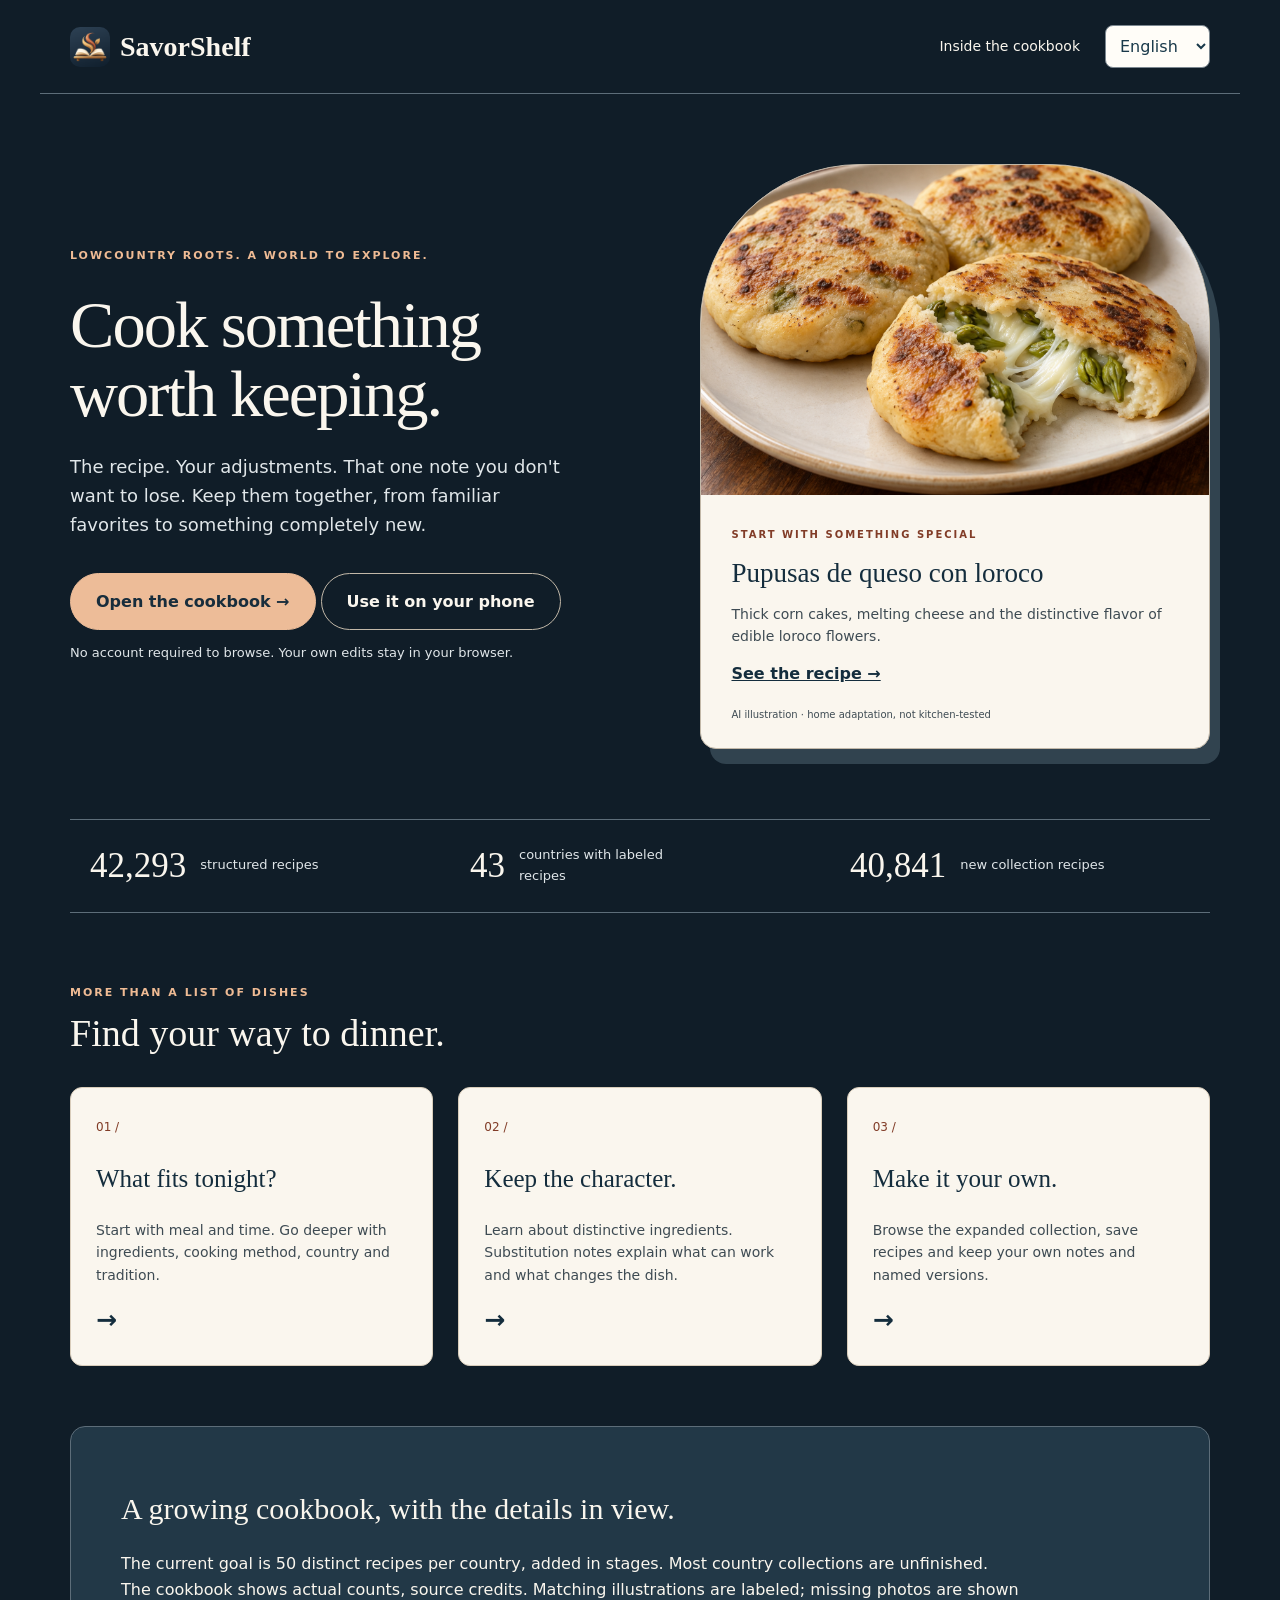
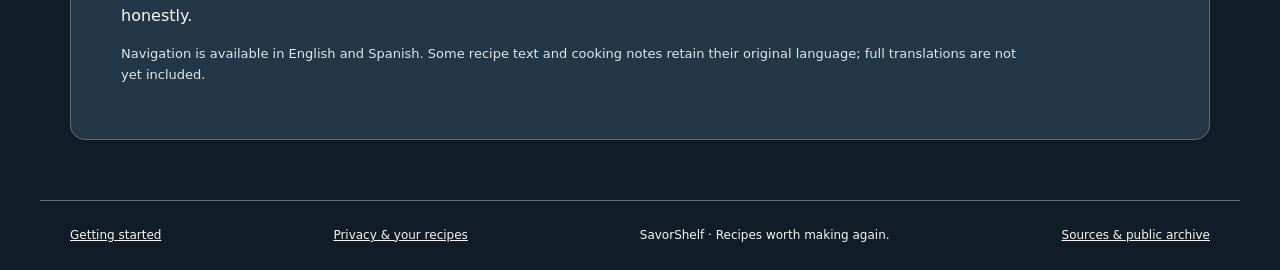
==== commit 783df60d: "Complete 24 measured recipe adaptations and merge three verified duplicates" ====
--- a/docs/index.html
+++ b/docs/index.html
@@ -1 +1 @@
-<!doctype html><html lang="en"><head><meta charset="utf-8"><meta name="viewport" content="width=device-width,initial-scale=1"><meta name="description" content="SavorShelf: recipes, traditions and cooking notes worth keeping."><title>SavorShelf — Your next keeper</title><link rel="icon" href="cookbook/icon.svg"><link rel="stylesheet" href="site.css"><script src="site.js" defer></script></head><body><header><a class="brand" href="./"><img src="cookbook/icon-192.png" alt="" width="40" height="40">SavorShelf</a><nav><a href="#inside" data-en="Inside the cookbook" data-es="Dentro del recetario">Inside the cookbook</a><label><span class="sr-only">Language / Idioma</span><select id="site-language"><option value="en">English</option><option value="es">Español</option></select></label></nav></header><a class="skip-link" href="#main">Skip to content</a><main id="main"><section class="hero"><div><p class="eyebrow" data-en="LOWCOUNTRY ROOTS. A WORLD TO EXPLORE." data-es="RAÍCES EN LOWCOUNTRY. UN MUNDO POR EXPLORAR.">LOWCOUNTRY ROOTS. A WORLD TO EXPLORE.</p><h1 data-en="Cook something worth keeping." data-es="Cocina algo que quieras repetir.">Cook something<br>worth keeping.</h1><p class="intro" data-en="The recipe. Your adjustments. That one note you don't want to lose. Keep them together, from familiar favorites to something completely new." data-es="La receta. Tus ajustes. Esa nota que no quieres perder. Guárdalos juntos, desde tus platos favoritos hasta algo completamente nuevo.">The recipe. Your adjustments. That one note you don't want to lose. Keep them together, from familiar favorites to something completely new.</p><a class="button" href="cookbook/" data-en="Open the cookbook →" data-es="Abrir el recetario →">Open the cookbook →</a> <a class="button button-secondary" href="start.html" data-en="Use it on your phone" data-es="Úsalo en tu teléfono">Use it on your phone</a><p class="quiet" data-en="No account required to browse. Your own edits stay in your browser." data-es="No necesitas una cuenta para explorar. Tus cambios se guardan en tu navegador.">No account required to browse. Your own edits stay in your browser.</p></div><figure class="hero-dish"><img src="cookbook/photos/pupusas-loroco.png" alt="AI illustration of corn pupusas filled with cheese and loroco" width="1024" height="1024"><figcaption><span data-en="START WITH SOMETHING SPECIAL" data-es="EMPIEZA CON ALGO ESPECIAL">START WITH SOMETHING SPECIAL</span><h2>Pupusas de queso con loroco</h2><p data-en="Thick corn cakes, melting cheese and the distinctive flavor of edible loroco flowers." data-es="Tortillas gruesas de maíz rellenas de queso y el sabor especial de las flores comestibles de loroco.">Thick corn cakes, melting cheese and the distinctive flavor of edible loroco flowers.</p><a href="cookbook/?dish=pupusas" data-en="See the recipe →" data-es="Ver la receta →">See the recipe →</a><small data-en="AI illustration · home adaptation, not kitchen-tested" data-es="Ilustración de IA · adaptación casera, no probada en cocina">AI illustration · home adaptation, not kitchen-tested</small></figcaption></figure></section><section class="numbers" aria-label="Current collection"><div><strong>42,296</strong><span data-en="structured recipes" data-es="recetas estructuradas">structured recipes</span></div><div><strong>43</strong><span data-en="countries with labeled recipes" data-es="países con recetas etiquetadas">countries with labeled recipes</span></div><div><strong>40,844</strong><span data-en="new collection recipes" data-es="recetas de la nueva colección">new collection recipes</span></div></section><section id="inside" class="inside"><div class="section-head"><p class="eyebrow" data-en="MORE THAN A LIST OF DISHES" data-es="MÁS QUE UNA LISTA DE PLATOS">MORE THAN A LIST OF DISHES</p><h2 data-en="Find your way to dinner." data-es="Encuentra qué cocinar.">Find your way to dinner.</h2></div><div class="paths"><a href="cookbook/"><span>01 /</span><h3 data-en="What fits tonight?" data-es="¿Qué va bien hoy?">What fits tonight?</h3><p data-en="Start with meal and time. Go deeper with ingredients, cooking method, country and tradition." data-es="Empieza con la comida y el tiempo. Afina por ingredientes, método de cocción, país y tradición.">Start with meal and time. Go deeper with ingredients, cooking method, country and tradition.</p><b>→</b></a><a href="cookbook/?dish=loroco"><span>02 /</span><h3 data-en="Keep the character." data-es="Conserva su esencia.">Keep the character.</h3><p data-en="Learn about distinctive ingredients. Substitution notes explain what can work and what changes the dish." data-es="Conoce ingredientes especiales. Las notas explican las sustituciones posibles y cuándo cambian el plato.">Learn about distinctive ingredients. Substitution notes explain what can work and what changes the dish.</p><b>→</b></a><a href="cookbook/"><span>03 /</span><h3 data-en="Make it your own." data-es="Hazlo a tu manera.">Make it your own.</h3><p data-en="Browse the expanded collection, save recipes and keep your own notes and named versions." data-es="Explora la colección ampliada, guarda recetas y conserva tus notas y versiones con nombre.">Browse the expanded collection, save recipes and keep your own notes and named versions.</p><b>→</b></a></div></section><section class="honest"><h2 data-en="A growing cookbook, with the details in view." data-es="Un recetario en crecimiento, con los detalles a la vista.">A growing cookbook, with the details in view.</h2><p data-en="The current goal is 50 distinct recipes per country, added in stages. Most country collections are unfinished. The cookbook shows actual counts, source credits. Matching illustrations are labeled; missing photos are shown honestly." data-es="La meta actual es de 50 recetas distintas por país, añadidas por etapas. La mayoría de las colecciones aún están incompletas. El recetario muestra cantidades reales, créditos de las fuentes. Las ilustraciones se identifican y las fotos faltantes se indican claramente.">The current goal is 50 distinct recipes per country, added in stages. Most country collections are unfinished. The cookbook shows actual counts, source credits. Matching illustrations are labeled; missing photos are shown honestly.</p><p class="quiet" data-en="Navigation is available in English and Spanish. Some recipe text and cooking notes retain their original language; full translations are not yet included." data-es="La navegación está disponible en inglés y español. Las recetas y notas conservan su idioma original; aún no se incluyen traducciones completas.">Navigation is available in English and Spanish. Some recipe text and cooking notes retain their original language; full translations are not yet included.</p></section></main><footer><a href="start.html" data-en="Getting started" data-es="Cómo empezar">Getting started</a><a href="privacy.html" data-en="Privacy & your recipes" data-es="Privacidad y tus recetas">Privacy & your recipes</a><span>SavorShelf · Recipes worth making again.</span><a href="credits.html" data-en="Sources & public archive" data-es="Fuentes y archivo público">Sources & public archive</a></footer></body></html>
+<!doctype html><html lang="en"><head><meta charset="utf-8"><meta name="viewport" content="width=device-width,initial-scale=1"><meta name="description" content="SavorShelf: recipes, traditions and cooking notes worth keeping."><title>SavorShelf — Your next keeper</title><link rel="icon" href="cookbook/icon.svg"><link rel="stylesheet" href="site.css"><script src="site.js" defer></script></head><body><header><a class="brand" href="./"><img src="cookbook/icon-192.png" alt="" width="40" height="40">SavorShelf</a><nav><a href="#inside" data-en="Inside the cookbook" data-es="Dentro del recetario">Inside the cookbook</a><label><span class="sr-only">Language / Idioma</span><select id="site-language"><option value="en">English</option><option value="es">Español</option></select></label></nav></header><a class="skip-link" href="#main">Skip to content</a><main id="main"><section class="hero"><div><p class="eyebrow" data-en="LOWCOUNTRY ROOTS. A WORLD TO EXPLORE." data-es="RAÍCES EN LOWCOUNTRY. UN MUNDO POR EXPLORAR.">LOWCOUNTRY ROOTS. A WORLD TO EXPLORE.</p><h1 data-en="Cook something worth keeping." data-es="Cocina algo que quieras repetir.">Cook something<br>worth keeping.</h1><p class="intro" data-en="The recipe. Your adjustments. That one note you don't want to lose. Keep them together, from familiar favorites to something completely new." data-es="La receta. Tus ajustes. Esa nota que no quieres perder. Guárdalos juntos, desde tus platos favoritos hasta algo completamente nuevo.">The recipe. Your adjustments. That one note you don't want to lose. Keep them together, from familiar favorites to something completely new.</p><a class="button" href="cookbook/" data-en="Open the cookbook →" data-es="Abrir el recetario →">Open the cookbook →</a> <a class="button button-secondary" href="start.html" data-en="Use it on your phone" data-es="Úsalo en tu teléfono">Use it on your phone</a><p class="quiet" data-en="No account required to browse. Your own edits stay in your browser." data-es="No necesitas una cuenta para explorar. Tus cambios se guardan en tu navegador.">No account required to browse. Your own edits stay in your browser.</p></div><figure class="hero-dish"><img src="cookbook/photos/pupusas-loroco.png" alt="AI illustration of corn pupusas filled with cheese and loroco" width="1024" height="1024"><figcaption><span data-en="START WITH SOMETHING SPECIAL" data-es="EMPIEZA CON ALGO ESPECIAL">START WITH SOMETHING SPECIAL</span><h2>Pupusas de queso con loroco</h2><p data-en="Thick corn cakes, melting cheese and the distinctive flavor of edible loroco flowers." data-es="Tortillas gruesas de maíz rellenas de queso y el sabor especial de las flores comestibles de loroco.">Thick corn cakes, melting cheese and the distinctive flavor of edible loroco flowers.</p><a href="cookbook/?dish=pupusas" data-en="See the recipe →" data-es="Ver la receta →">See the recipe →</a><small data-en="AI illustration · home adaptation, not kitchen-tested" data-es="Ilustración de IA · adaptación casera, no probada en cocina">AI illustration · home adaptation, not kitchen-tested</small></figcaption></figure></section><section class="numbers" aria-label="Current collection"><div><strong>42,293</strong><span data-en="structured recipes" data-es="recetas estructuradas">structured recipes</span></div><div><strong>43</strong><span data-en="countries with labeled recipes" data-es="países con recetas etiquetadas">countries with labeled recipes</span></div><div><strong>40,841</strong><span data-en="new collection recipes" data-es="recetas de la nueva colección">new collection recipes</span></div></section><section id="inside" class="inside"><div class="section-head"><p class="eyebrow" data-en="MORE THAN A LIST OF DISHES" data-es="MÁS QUE UNA LISTA DE PLATOS">MORE THAN A LIST OF DISHES</p><h2 data-en="Find your way to dinner." data-es="Encuentra qué cocinar.">Find your way to dinner.</h2></div><div class="paths"><a href="cookbook/"><span>01 /</span><h3 data-en="What fits tonight?" data-es="¿Qué va bien hoy?">What fits tonight?</h3><p data-en="Start with meal and time. Go deeper with ingredients, cooking method, country and tradition." data-es="Empieza con la comida y el tiempo. Afina por ingredientes, método de cocción, país y tradición.">Start with meal and time. Go deeper with ingredients, cooking method, country and tradition.</p><b>→</b></a><a href="cookbook/?dish=loroco"><span>02 /</span><h3 data-en="Keep the character." data-es="Conserva su esencia.">Keep the character.</h3><p data-en="Learn about distinctive ingredients. Substitution notes explain what can work and what changes the dish." data-es="Conoce ingredientes especiales. Las notas explican las sustituciones posibles y cuándo cambian el plato.">Learn about distinctive ingredients. Substitution notes explain what can work and what changes the dish.</p><b>→</b></a><a href="cookbook/"><span>03 /</span><h3 data-en="Make it your own." data-es="Hazlo a tu manera.">Make it your own.</h3><p data-en="Browse the expanded collection, save recipes and keep your own notes and named versions." data-es="Explora la colección ampliada, guarda recetas y conserva tus notas y versiones con nombre.">Browse the expanded collection, save recipes and keep your own notes and named versions.</p><b>→</b></a></div></section><section class="honest"><h2 data-en="A growing cookbook, with the details in view." data-es="Un recetario en crecimiento, con los detalles a la vista.">A growing cookbook, with the details in view.</h2><p data-en="The current goal is 50 distinct recipes per country, added in stages. Most country collections are unfinished. The cookbook shows actual counts, source credits. Matching illustrations are labeled; missing photos are shown honestly." data-es="La meta actual es de 50 recetas distintas por país, añadidas por etapas. La mayoría de las colecciones aún están incompletas. El recetario muestra cantidades reales, créditos de las fuentes. Las ilustraciones se identifican y las fotos faltantes se indican claramente.">The current goal is 50 distinct recipes per country, added in stages. Most country collections are unfinished. The cookbook shows actual counts, source credits. Matching illustrations are labeled; missing photos are shown honestly.</p><p class="quiet" data-en="Navigation is available in English and Spanish. Some recipe text and cooking notes retain their original language; full translations are not yet included." data-es="La navegación está disponible en inglés y español. Las recetas y notas conservan su idioma original; aún no se incluyen traducciones completas.">Navigation is available in English and Spanish. Some recipe text and cooking notes retain their original language; full translations are not yet included.</p></section></main><footer><a href="start.html" data-en="Getting started" data-es="Cómo empezar">Getting started</a><a href="privacy.html" data-en="Privacy & your recipes" data-es="Privacidad y tus recetas">Privacy & your recipes</a><span>SavorShelf · Recipes worth making again.</span><a href="credits.html" data-en="Sources & public archive" data-es="Fuentes y archivo público">Sources & public archive</a></footer></body></html>
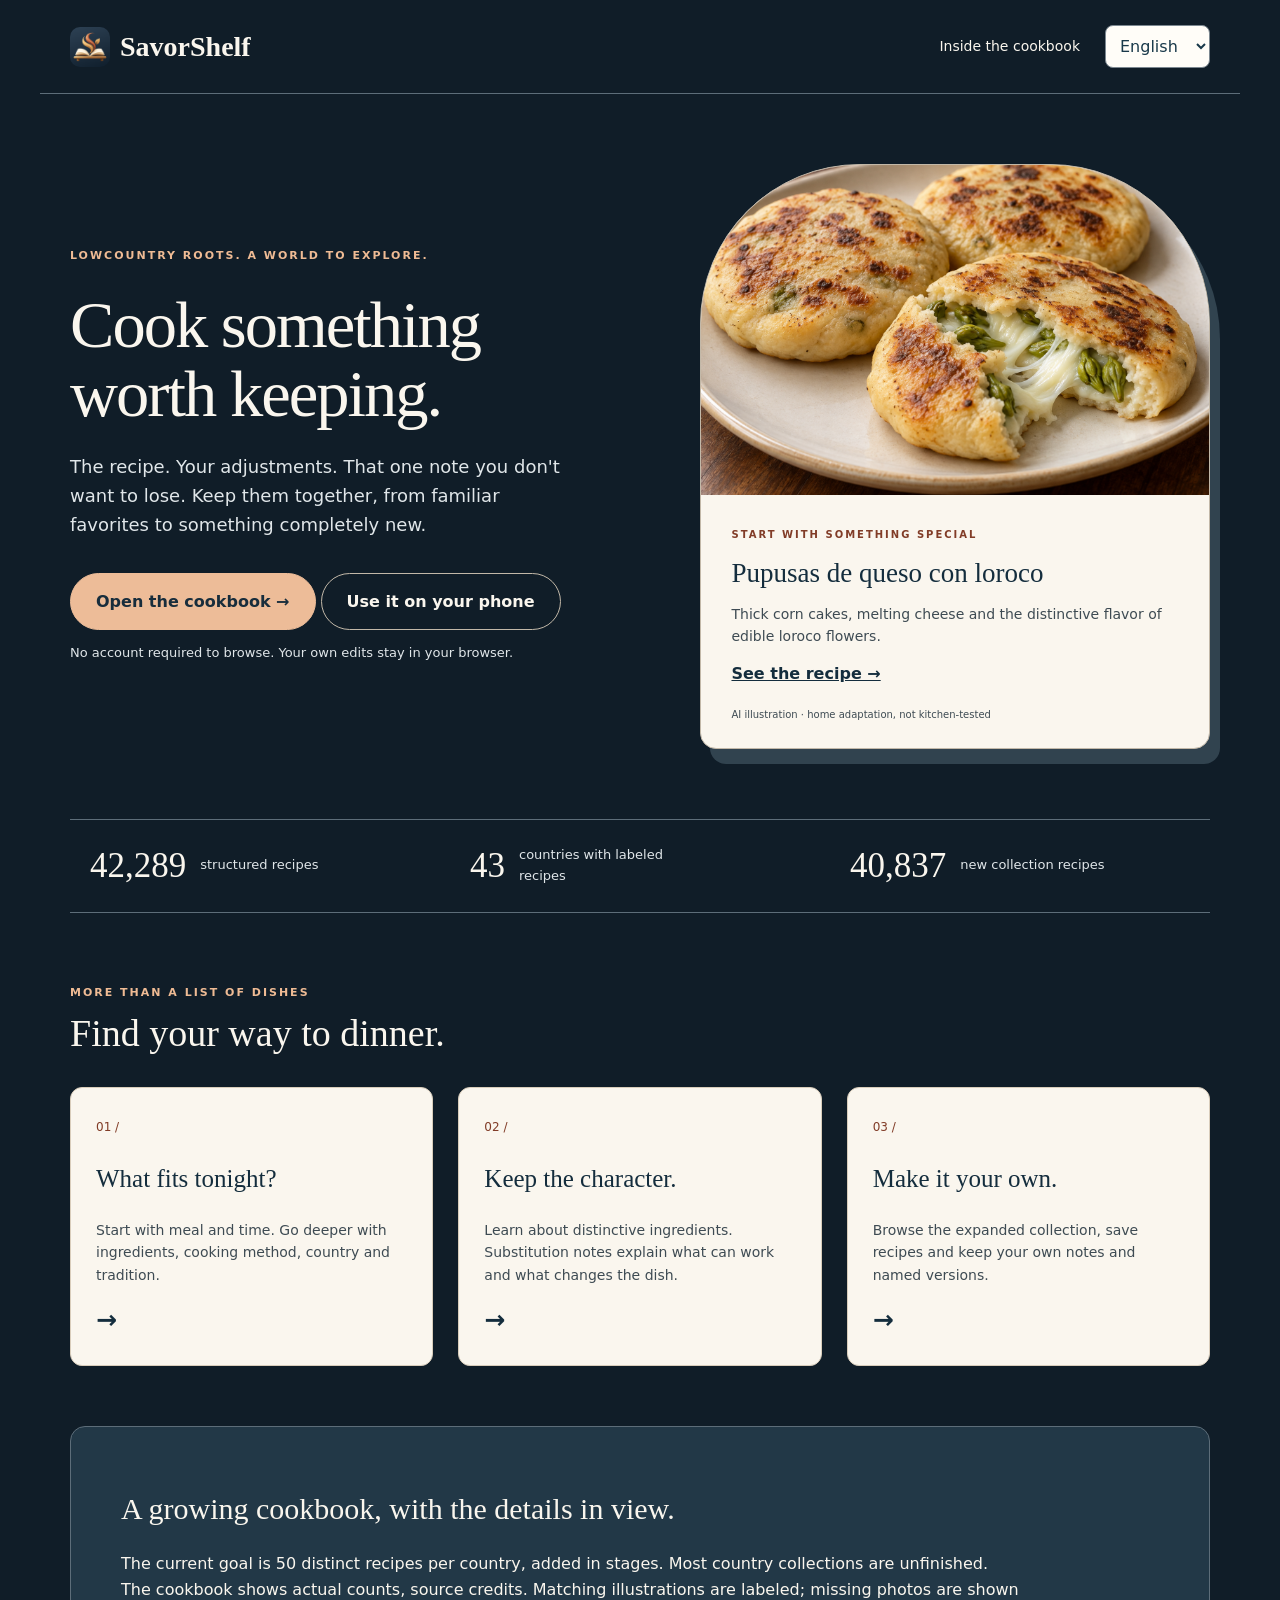
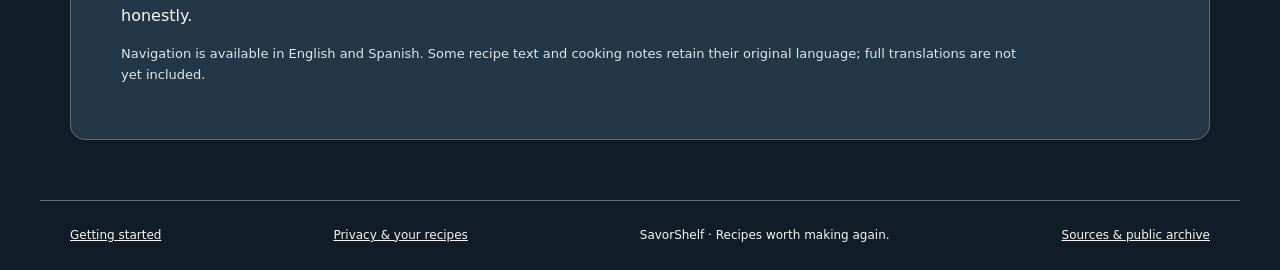
==== commit 2934abdd: "Complete fourteen carrot recipes and consolidate four verified duplicates" ====
--- a/docs/index.html
+++ b/docs/index.html
@@ -1 +1 @@
-<!doctype html><html lang="en"><head><meta charset="utf-8"><meta name="viewport" content="width=device-width,initial-scale=1"><meta name="description" content="SavorShelf: recipes, traditions and cooking notes worth keeping."><title>SavorShelf — Your next keeper</title><link rel="icon" href="cookbook/icon.svg"><link rel="stylesheet" href="site.css"><script src="site.js" defer></script></head><body><header><a class="brand" href="./"><img src="cookbook/icon-192.png" alt="" width="40" height="40">SavorShelf</a><nav><a href="#inside" data-en="Inside the cookbook" data-es="Dentro del recetario">Inside the cookbook</a><label><span class="sr-only">Language / Idioma</span><select id="site-language"><option value="en">English</option><option value="es">Español</option></select></label></nav></header><a class="skip-link" href="#main">Skip to content</a><main id="main"><section class="hero"><div><p class="eyebrow" data-en="LOWCOUNTRY ROOTS. A WORLD TO EXPLORE." data-es="RAÍCES EN LOWCOUNTRY. UN MUNDO POR EXPLORAR.">LOWCOUNTRY ROOTS. A WORLD TO EXPLORE.</p><h1 data-en="Cook something worth keeping." data-es="Cocina algo que quieras repetir.">Cook something<br>worth keeping.</h1><p class="intro" data-en="The recipe. Your adjustments. That one note you don't want to lose. Keep them together, from familiar favorites to something completely new." data-es="La receta. Tus ajustes. Esa nota que no quieres perder. Guárdalos juntos, desde tus platos favoritos hasta algo completamente nuevo.">The recipe. Your adjustments. That one note you don't want to lose. Keep them together, from familiar favorites to something completely new.</p><a class="button" href="cookbook/" data-en="Open the cookbook →" data-es="Abrir el recetario →">Open the cookbook →</a> <a class="button button-secondary" href="start.html" data-en="Use it on your phone" data-es="Úsalo en tu teléfono">Use it on your phone</a><p class="quiet" data-en="No account required to browse. Your own edits stay in your browser." data-es="No necesitas una cuenta para explorar. Tus cambios se guardan en tu navegador.">No account required to browse. Your own edits stay in your browser.</p></div><figure class="hero-dish"><img src="cookbook/photos/pupusas-loroco.png" alt="AI illustration of corn pupusas filled with cheese and loroco" width="1024" height="1024"><figcaption><span data-en="START WITH SOMETHING SPECIAL" data-es="EMPIEZA CON ALGO ESPECIAL">START WITH SOMETHING SPECIAL</span><h2>Pupusas de queso con loroco</h2><p data-en="Thick corn cakes, melting cheese and the distinctive flavor of edible loroco flowers." data-es="Tortillas gruesas de maíz rellenas de queso y el sabor especial de las flores comestibles de loroco.">Thick corn cakes, melting cheese and the distinctive flavor of edible loroco flowers.</p><a href="cookbook/?dish=pupusas" data-en="See the recipe →" data-es="Ver la receta →">See the recipe →</a><small data-en="AI illustration · home adaptation, not kitchen-tested" data-es="Ilustración de IA · adaptación casera, no probada en cocina">AI illustration · home adaptation, not kitchen-tested</small></figcaption></figure></section><section class="numbers" aria-label="Current collection"><div><strong>42,293</strong><span data-en="structured recipes" data-es="recetas estructuradas">structured recipes</span></div><div><strong>43</strong><span data-en="countries with labeled recipes" data-es="países con recetas etiquetadas">countries with labeled recipes</span></div><div><strong>40,841</strong><span data-en="new collection recipes" data-es="recetas de la nueva colección">new collection recipes</span></div></section><section id="inside" class="inside"><div class="section-head"><p class="eyebrow" data-en="MORE THAN A LIST OF DISHES" data-es="MÁS QUE UNA LISTA DE PLATOS">MORE THAN A LIST OF DISHES</p><h2 data-en="Find your way to dinner." data-es="Encuentra qué cocinar.">Find your way to dinner.</h2></div><div class="paths"><a href="cookbook/"><span>01 /</span><h3 data-en="What fits tonight?" data-es="¿Qué va bien hoy?">What fits tonight?</h3><p data-en="Start with meal and time. Go deeper with ingredients, cooking method, country and tradition." data-es="Empieza con la comida y el tiempo. Afina por ingredientes, método de cocción, país y tradición.">Start with meal and time. Go deeper with ingredients, cooking method, country and tradition.</p><b>→</b></a><a href="cookbook/?dish=loroco"><span>02 /</span><h3 data-en="Keep the character." data-es="Conserva su esencia.">Keep the character.</h3><p data-en="Learn about distinctive ingredients. Substitution notes explain what can work and what changes the dish." data-es="Conoce ingredientes especiales. Las notas explican las sustituciones posibles y cuándo cambian el plato.">Learn about distinctive ingredients. Substitution notes explain what can work and what changes the dish.</p><b>→</b></a><a href="cookbook/"><span>03 /</span><h3 data-en="Make it your own." data-es="Hazlo a tu manera.">Make it your own.</h3><p data-en="Browse the expanded collection, save recipes and keep your own notes and named versions." data-es="Explora la colección ampliada, guarda recetas y conserva tus notas y versiones con nombre.">Browse the expanded collection, save recipes and keep your own notes and named versions.</p><b>→</b></a></div></section><section class="honest"><h2 data-en="A growing cookbook, with the details in view." data-es="Un recetario en crecimiento, con los detalles a la vista.">A growing cookbook, with the details in view.</h2><p data-en="The current goal is 50 distinct recipes per country, added in stages. Most country collections are unfinished. The cookbook shows actual counts, source credits. Matching illustrations are labeled; missing photos are shown honestly." data-es="La meta actual es de 50 recetas distintas por país, añadidas por etapas. La mayoría de las colecciones aún están incompletas. El recetario muestra cantidades reales, créditos de las fuentes. Las ilustraciones se identifican y las fotos faltantes se indican claramente.">The current goal is 50 distinct recipes per country, added in stages. Most country collections are unfinished. The cookbook shows actual counts, source credits. Matching illustrations are labeled; missing photos are shown honestly.</p><p class="quiet" data-en="Navigation is available in English and Spanish. Some recipe text and cooking notes retain their original language; full translations are not yet included." data-es="La navegación está disponible en inglés y español. Las recetas y notas conservan su idioma original; aún no se incluyen traducciones completas.">Navigation is available in English and Spanish. Some recipe text and cooking notes retain their original language; full translations are not yet included.</p></section></main><footer><a href="start.html" data-en="Getting started" data-es="Cómo empezar">Getting started</a><a href="privacy.html" data-en="Privacy & your recipes" data-es="Privacidad y tus recetas">Privacy & your recipes</a><span>SavorShelf · Recipes worth making again.</span><a href="credits.html" data-en="Sources & public archive" data-es="Fuentes y archivo público">Sources & public archive</a></footer></body></html>
+<!doctype html><html lang="en"><head><meta charset="utf-8"><meta name="viewport" content="width=device-width,initial-scale=1"><meta name="description" content="SavorShelf: recipes, traditions and cooking notes worth keeping."><title>SavorShelf — Your next keeper</title><link rel="icon" href="cookbook/icon.svg"><link rel="stylesheet" href="site.css"><script src="site.js" defer></script></head><body><header><a class="brand" href="./"><img src="cookbook/icon-192.png" alt="" width="40" height="40">SavorShelf</a><nav><a href="#inside" data-en="Inside the cookbook" data-es="Dentro del recetario">Inside the cookbook</a><label><span class="sr-only">Language / Idioma</span><select id="site-language"><option value="en">English</option><option value="es">Español</option></select></label></nav></header><a class="skip-link" href="#main">Skip to content</a><main id="main"><section class="hero"><div><p class="eyebrow" data-en="LOWCOUNTRY ROOTS. A WORLD TO EXPLORE." data-es="RAÍCES EN LOWCOUNTRY. UN MUNDO POR EXPLORAR.">LOWCOUNTRY ROOTS. A WORLD TO EXPLORE.</p><h1 data-en="Cook something worth keeping." data-es="Cocina algo que quieras repetir.">Cook something<br>worth keeping.</h1><p class="intro" data-en="The recipe. Your adjustments. That one note you don't want to lose. Keep them together, from familiar favorites to something completely new." data-es="La receta. Tus ajustes. Esa nota que no quieres perder. Guárdalos juntos, desde tus platos favoritos hasta algo completamente nuevo.">The recipe. Your adjustments. That one note you don't want to lose. Keep them together, from familiar favorites to something completely new.</p><a class="button" href="cookbook/" data-en="Open the cookbook →" data-es="Abrir el recetario →">Open the cookbook →</a> <a class="button button-secondary" href="start.html" data-en="Use it on your phone" data-es="Úsalo en tu teléfono">Use it on your phone</a><p class="quiet" data-en="No account required to browse. Your own edits stay in your browser." data-es="No necesitas una cuenta para explorar. Tus cambios se guardan en tu navegador.">No account required to browse. Your own edits stay in your browser.</p></div><figure class="hero-dish"><img src="cookbook/photos/pupusas-loroco.png" alt="AI illustration of corn pupusas filled with cheese and loroco" width="1024" height="1024"><figcaption><span data-en="START WITH SOMETHING SPECIAL" data-es="EMPIEZA CON ALGO ESPECIAL">START WITH SOMETHING SPECIAL</span><h2>Pupusas de queso con loroco</h2><p data-en="Thick corn cakes, melting cheese and the distinctive flavor of edible loroco flowers." data-es="Tortillas gruesas de maíz rellenas de queso y el sabor especial de las flores comestibles de loroco.">Thick corn cakes, melting cheese and the distinctive flavor of edible loroco flowers.</p><a href="cookbook/?dish=pupusas" data-en="See the recipe →" data-es="Ver la receta →">See the recipe →</a><small data-en="AI illustration · home adaptation, not kitchen-tested" data-es="Ilustración de IA · adaptación casera, no probada en cocina">AI illustration · home adaptation, not kitchen-tested</small></figcaption></figure></section><section class="numbers" aria-label="Current collection"><div><strong>42,289</strong><span data-en="structured recipes" data-es="recetas estructuradas">structured recipes</span></div><div><strong>43</strong><span data-en="countries with labeled recipes" data-es="países con recetas etiquetadas">countries with labeled recipes</span></div><div><strong>40,837</strong><span data-en="new collection recipes" data-es="recetas de la nueva colección">new collection recipes</span></div></section><section id="inside" class="inside"><div class="section-head"><p class="eyebrow" data-en="MORE THAN A LIST OF DISHES" data-es="MÁS QUE UNA LISTA DE PLATOS">MORE THAN A LIST OF DISHES</p><h2 data-en="Find your way to dinner." data-es="Encuentra qué cocinar.">Find your way to dinner.</h2></div><div class="paths"><a href="cookbook/"><span>01 /</span><h3 data-en="What fits tonight?" data-es="¿Qué va bien hoy?">What fits tonight?</h3><p data-en="Start with meal and time. Go deeper with ingredients, cooking method, country and tradition." data-es="Empieza con la comida y el tiempo. Afina por ingredientes, método de cocción, país y tradición.">Start with meal and time. Go deeper with ingredients, cooking method, country and tradition.</p><b>→</b></a><a href="cookbook/?dish=loroco"><span>02 /</span><h3 data-en="Keep the character." data-es="Conserva su esencia.">Keep the character.</h3><p data-en="Learn about distinctive ingredients. Substitution notes explain what can work and what changes the dish." data-es="Conoce ingredientes especiales. Las notas explican las sustituciones posibles y cuándo cambian el plato.">Learn about distinctive ingredients. Substitution notes explain what can work and what changes the dish.</p><b>→</b></a><a href="cookbook/"><span>03 /</span><h3 data-en="Make it your own." data-es="Hazlo a tu manera.">Make it your own.</h3><p data-en="Browse the expanded collection, save recipes and keep your own notes and named versions." data-es="Explora la colección ampliada, guarda recetas y conserva tus notas y versiones con nombre.">Browse the expanded collection, save recipes and keep your own notes and named versions.</p><b>→</b></a></div></section><section class="honest"><h2 data-en="A growing cookbook, with the details in view." data-es="Un recetario en crecimiento, con los detalles a la vista.">A growing cookbook, with the details in view.</h2><p data-en="The current goal is 50 distinct recipes per country, added in stages. Most country collections are unfinished. The cookbook shows actual counts, source credits. Matching illustrations are labeled; missing photos are shown honestly." data-es="La meta actual es de 50 recetas distintas por país, añadidas por etapas. La mayoría de las colecciones aún están incompletas. El recetario muestra cantidades reales, créditos de las fuentes. Las ilustraciones se identifican y las fotos faltantes se indican claramente.">The current goal is 50 distinct recipes per country, added in stages. Most country collections are unfinished. The cookbook shows actual counts, source credits. Matching illustrations are labeled; missing photos are shown honestly.</p><p class="quiet" data-en="Navigation is available in English and Spanish. Some recipe text and cooking notes retain their original language; full translations are not yet included." data-es="La navegación está disponible en inglés y español. Las recetas y notas conservan su idioma original; aún no se incluyen traducciones completas.">Navigation is available in English and Spanish. Some recipe text and cooking notes retain their original language; full translations are not yet included.</p></section></main><footer><a href="start.html" data-en="Getting started" data-es="Cómo empezar">Getting started</a><a href="privacy.html" data-en="Privacy & your recipes" data-es="Privacidad y tus recetas">Privacy & your recipes</a><span>SavorShelf · Recipes worth making again.</span><a href="credits.html" data-en="Sources & public archive" data-es="Fuentes y archivo público">Sources & public archive</a></footer></body></html>
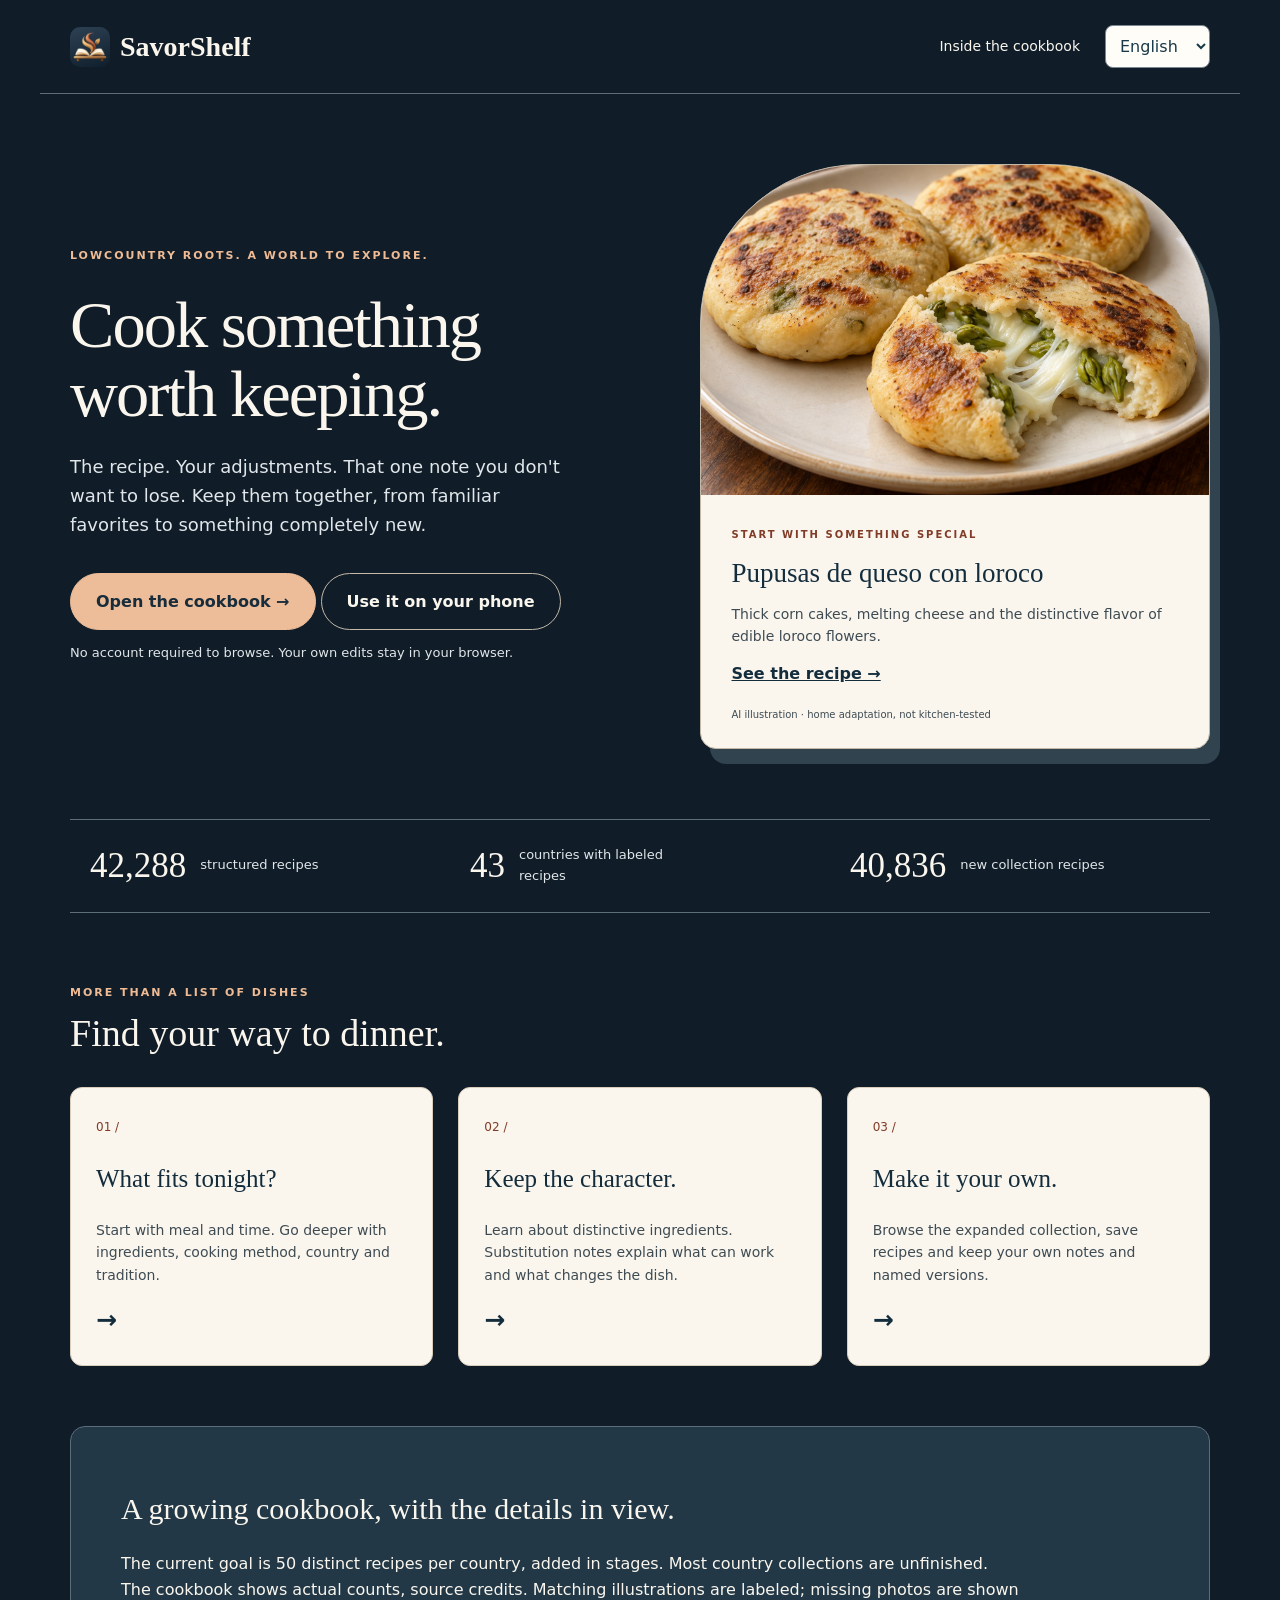
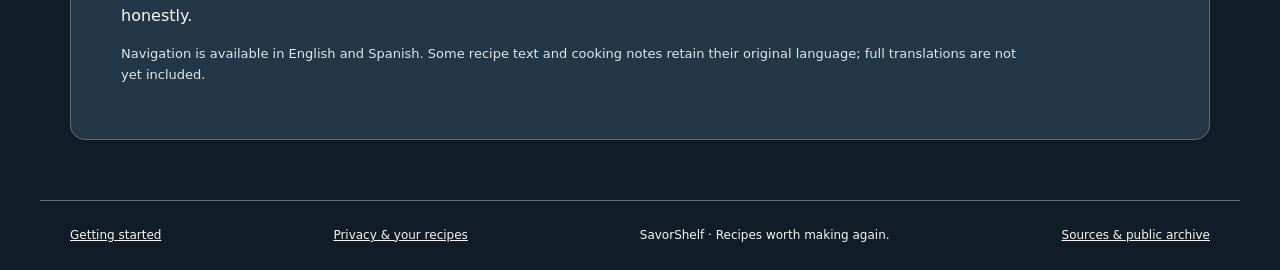
==== commit 453ddd1c: "Complete thirteen carrot desserts and sauces with full measured methods" ====
--- a/docs/index.html
+++ b/docs/index.html
@@ -1 +1 @@
-<!doctype html><html lang="en"><head><meta charset="utf-8"><meta name="viewport" content="width=device-width,initial-scale=1"><meta name="description" content="SavorShelf: recipes, traditions and cooking notes worth keeping."><title>SavorShelf — Your next keeper</title><link rel="icon" href="cookbook/icon.svg"><link rel="stylesheet" href="site.css"><script src="site.js" defer></script></head><body><header><a class="brand" href="./"><img src="cookbook/icon-192.png" alt="" width="40" height="40">SavorShelf</a><nav><a href="#inside" data-en="Inside the cookbook" data-es="Dentro del recetario">Inside the cookbook</a><label><span class="sr-only">Language / Idioma</span><select id="site-language"><option value="en">English</option><option value="es">Español</option></select></label></nav></header><a class="skip-link" href="#main">Skip to content</a><main id="main"><section class="hero"><div><p class="eyebrow" data-en="LOWCOUNTRY ROOTS. A WORLD TO EXPLORE." data-es="RAÍCES EN LOWCOUNTRY. UN MUNDO POR EXPLORAR.">LOWCOUNTRY ROOTS. A WORLD TO EXPLORE.</p><h1 data-en="Cook something worth keeping." data-es="Cocina algo que quieras repetir.">Cook something<br>worth keeping.</h1><p class="intro" data-en="The recipe. Your adjustments. That one note you don't want to lose. Keep them together, from familiar favorites to something completely new." data-es="La receta. Tus ajustes. Esa nota que no quieres perder. Guárdalos juntos, desde tus platos favoritos hasta algo completamente nuevo.">The recipe. Your adjustments. That one note you don't want to lose. Keep them together, from familiar favorites to something completely new.</p><a class="button" href="cookbook/" data-en="Open the cookbook →" data-es="Abrir el recetario →">Open the cookbook →</a> <a class="button button-secondary" href="start.html" data-en="Use it on your phone" data-es="Úsalo en tu teléfono">Use it on your phone</a><p class="quiet" data-en="No account required to browse. Your own edits stay in your browser." data-es="No necesitas una cuenta para explorar. Tus cambios se guardan en tu navegador.">No account required to browse. Your own edits stay in your browser.</p></div><figure class="hero-dish"><img src="cookbook/photos/pupusas-loroco.png" alt="AI illustration of corn pupusas filled with cheese and loroco" width="1024" height="1024"><figcaption><span data-en="START WITH SOMETHING SPECIAL" data-es="EMPIEZA CON ALGO ESPECIAL">START WITH SOMETHING SPECIAL</span><h2>Pupusas de queso con loroco</h2><p data-en="Thick corn cakes, melting cheese and the distinctive flavor of edible loroco flowers." data-es="Tortillas gruesas de maíz rellenas de queso y el sabor especial de las flores comestibles de loroco.">Thick corn cakes, melting cheese and the distinctive flavor of edible loroco flowers.</p><a href="cookbook/?dish=pupusas" data-en="See the recipe →" data-es="Ver la receta →">See the recipe →</a><small data-en="AI illustration · home adaptation, not kitchen-tested" data-es="Ilustración de IA · adaptación casera, no probada en cocina">AI illustration · home adaptation, not kitchen-tested</small></figcaption></figure></section><section class="numbers" aria-label="Current collection"><div><strong>42,289</strong><span data-en="structured recipes" data-es="recetas estructuradas">structured recipes</span></div><div><strong>43</strong><span data-en="countries with labeled recipes" data-es="países con recetas etiquetadas">countries with labeled recipes</span></div><div><strong>40,837</strong><span data-en="new collection recipes" data-es="recetas de la nueva colección">new collection recipes</span></div></section><section id="inside" class="inside"><div class="section-head"><p class="eyebrow" data-en="MORE THAN A LIST OF DISHES" data-es="MÁS QUE UNA LISTA DE PLATOS">MORE THAN A LIST OF DISHES</p><h2 data-en="Find your way to dinner." data-es="Encuentra qué cocinar.">Find your way to dinner.</h2></div><div class="paths"><a href="cookbook/"><span>01 /</span><h3 data-en="What fits tonight?" data-es="¿Qué va bien hoy?">What fits tonight?</h3><p data-en="Start with meal and time. Go deeper with ingredients, cooking method, country and tradition." data-es="Empieza con la comida y el tiempo. Afina por ingredientes, método de cocción, país y tradición.">Start with meal and time. Go deeper with ingredients, cooking method, country and tradition.</p><b>→</b></a><a href="cookbook/?dish=loroco"><span>02 /</span><h3 data-en="Keep the character." data-es="Conserva su esencia.">Keep the character.</h3><p data-en="Learn about distinctive ingredients. Substitution notes explain what can work and what changes the dish." data-es="Conoce ingredientes especiales. Las notas explican las sustituciones posibles y cuándo cambian el plato.">Learn about distinctive ingredients. Substitution notes explain what can work and what changes the dish.</p><b>→</b></a><a href="cookbook/"><span>03 /</span><h3 data-en="Make it your own." data-es="Hazlo a tu manera.">Make it your own.</h3><p data-en="Browse the expanded collection, save recipes and keep your own notes and named versions." data-es="Explora la colección ampliada, guarda recetas y conserva tus notas y versiones con nombre.">Browse the expanded collection, save recipes and keep your own notes and named versions.</p><b>→</b></a></div></section><section class="honest"><h2 data-en="A growing cookbook, with the details in view." data-es="Un recetario en crecimiento, con los detalles a la vista.">A growing cookbook, with the details in view.</h2><p data-en="The current goal is 50 distinct recipes per country, added in stages. Most country collections are unfinished. The cookbook shows actual counts, source credits. Matching illustrations are labeled; missing photos are shown honestly." data-es="La meta actual es de 50 recetas distintas por país, añadidas por etapas. La mayoría de las colecciones aún están incompletas. El recetario muestra cantidades reales, créditos de las fuentes. Las ilustraciones se identifican y las fotos faltantes se indican claramente.">The current goal is 50 distinct recipes per country, added in stages. Most country collections are unfinished. The cookbook shows actual counts, source credits. Matching illustrations are labeled; missing photos are shown honestly.</p><p class="quiet" data-en="Navigation is available in English and Spanish. Some recipe text and cooking notes retain their original language; full translations are not yet included." data-es="La navegación está disponible en inglés y español. Las recetas y notas conservan su idioma original; aún no se incluyen traducciones completas.">Navigation is available in English and Spanish. Some recipe text and cooking notes retain their original language; full translations are not yet included.</p></section></main><footer><a href="start.html" data-en="Getting started" data-es="Cómo empezar">Getting started</a><a href="privacy.html" data-en="Privacy & your recipes" data-es="Privacidad y tus recetas">Privacy & your recipes</a><span>SavorShelf · Recipes worth making again.</span><a href="credits.html" data-en="Sources & public archive" data-es="Fuentes y archivo público">Sources & public archive</a></footer></body></html>
+<!doctype html><html lang="en"><head><meta charset="utf-8"><meta name="viewport" content="width=device-width,initial-scale=1"><meta name="description" content="SavorShelf: recipes, traditions and cooking notes worth keeping."><title>SavorShelf — Your next keeper</title><link rel="icon" href="cookbook/icon.svg"><link rel="stylesheet" href="site.css"><script src="site.js" defer></script></head><body><header><a class="brand" href="./"><img src="cookbook/icon-192.png" alt="" width="40" height="40">SavorShelf</a><nav><a href="#inside" data-en="Inside the cookbook" data-es="Dentro del recetario">Inside the cookbook</a><label><span class="sr-only">Language / Idioma</span><select id="site-language"><option value="en">English</option><option value="es">Español</option></select></label></nav></header><a class="skip-link" href="#main">Skip to content</a><main id="main"><section class="hero"><div><p class="eyebrow" data-en="LOWCOUNTRY ROOTS. A WORLD TO EXPLORE." data-es="RAÍCES EN LOWCOUNTRY. UN MUNDO POR EXPLORAR.">LOWCOUNTRY ROOTS. A WORLD TO EXPLORE.</p><h1 data-en="Cook something worth keeping." data-es="Cocina algo que quieras repetir.">Cook something<br>worth keeping.</h1><p class="intro" data-en="The recipe. Your adjustments. That one note you don't want to lose. Keep them together, from familiar favorites to something completely new." data-es="La receta. Tus ajustes. Esa nota que no quieres perder. Guárdalos juntos, desde tus platos favoritos hasta algo completamente nuevo.">The recipe. Your adjustments. That one note you don't want to lose. Keep them together, from familiar favorites to something completely new.</p><a class="button" href="cookbook/" data-en="Open the cookbook →" data-es="Abrir el recetario →">Open the cookbook →</a> <a class="button button-secondary" href="start.html" data-en="Use it on your phone" data-es="Úsalo en tu teléfono">Use it on your phone</a><p class="quiet" data-en="No account required to browse. Your own edits stay in your browser." data-es="No necesitas una cuenta para explorar. Tus cambios se guardan en tu navegador.">No account required to browse. Your own edits stay in your browser.</p></div><figure class="hero-dish"><img src="cookbook/photos/pupusas-loroco.png" alt="AI illustration of corn pupusas filled with cheese and loroco" width="1024" height="1024"><figcaption><span data-en="START WITH SOMETHING SPECIAL" data-es="EMPIEZA CON ALGO ESPECIAL">START WITH SOMETHING SPECIAL</span><h2>Pupusas de queso con loroco</h2><p data-en="Thick corn cakes, melting cheese and the distinctive flavor of edible loroco flowers." data-es="Tortillas gruesas de maíz rellenas de queso y el sabor especial de las flores comestibles de loroco.">Thick corn cakes, melting cheese and the distinctive flavor of edible loroco flowers.</p><a href="cookbook/?dish=pupusas" data-en="See the recipe →" data-es="Ver la receta →">See the recipe →</a><small data-en="AI illustration · home adaptation, not kitchen-tested" data-es="Ilustración de IA · adaptación casera, no probada en cocina">AI illustration · home adaptation, not kitchen-tested</small></figcaption></figure></section><section class="numbers" aria-label="Current collection"><div><strong>42,288</strong><span data-en="structured recipes" data-es="recetas estructuradas">structured recipes</span></div><div><strong>43</strong><span data-en="countries with labeled recipes" data-es="países con recetas etiquetadas">countries with labeled recipes</span></div><div><strong>40,836</strong><span data-en="new collection recipes" data-es="recetas de la nueva colección">new collection recipes</span></div></section><section id="inside" class="inside"><div class="section-head"><p class="eyebrow" data-en="MORE THAN A LIST OF DISHES" data-es="MÁS QUE UNA LISTA DE PLATOS">MORE THAN A LIST OF DISHES</p><h2 data-en="Find your way to dinner." data-es="Encuentra qué cocinar.">Find your way to dinner.</h2></div><div class="paths"><a href="cookbook/"><span>01 /</span><h3 data-en="What fits tonight?" data-es="¿Qué va bien hoy?">What fits tonight?</h3><p data-en="Start with meal and time. Go deeper with ingredients, cooking method, country and tradition." data-es="Empieza con la comida y el tiempo. Afina por ingredientes, método de cocción, país y tradición.">Start with meal and time. Go deeper with ingredients, cooking method, country and tradition.</p><b>→</b></a><a href="cookbook/?dish=loroco"><span>02 /</span><h3 data-en="Keep the character." data-es="Conserva su esencia.">Keep the character.</h3><p data-en="Learn about distinctive ingredients. Substitution notes explain what can work and what changes the dish." data-es="Conoce ingredientes especiales. Las notas explican las sustituciones posibles y cuándo cambian el plato.">Learn about distinctive ingredients. Substitution notes explain what can work and what changes the dish.</p><b>→</b></a><a href="cookbook/"><span>03 /</span><h3 data-en="Make it your own." data-es="Hazlo a tu manera.">Make it your own.</h3><p data-en="Browse the expanded collection, save recipes and keep your own notes and named versions." data-es="Explora la colección ampliada, guarda recetas y conserva tus notas y versiones con nombre.">Browse the expanded collection, save recipes and keep your own notes and named versions.</p><b>→</b></a></div></section><section class="honest"><h2 data-en="A growing cookbook, with the details in view." data-es="Un recetario en crecimiento, con los detalles a la vista.">A growing cookbook, with the details in view.</h2><p data-en="The current goal is 50 distinct recipes per country, added in stages. Most country collections are unfinished. The cookbook shows actual counts, source credits. Matching illustrations are labeled; missing photos are shown honestly." data-es="La meta actual es de 50 recetas distintas por país, añadidas por etapas. La mayoría de las colecciones aún están incompletas. El recetario muestra cantidades reales, créditos de las fuentes. Las ilustraciones se identifican y las fotos faltantes se indican claramente.">The current goal is 50 distinct recipes per country, added in stages. Most country collections are unfinished. The cookbook shows actual counts, source credits. Matching illustrations are labeled; missing photos are shown honestly.</p><p class="quiet" data-en="Navigation is available in English and Spanish. Some recipe text and cooking notes retain their original language; full translations are not yet included." data-es="La navegación está disponible en inglés y español. Las recetas y notas conservan su idioma original; aún no se incluyen traducciones completas.">Navigation is available in English and Spanish. Some recipe text and cooking notes retain their original language; full translations are not yet included.</p></section></main><footer><a href="start.html" data-en="Getting started" data-es="Cómo empezar">Getting started</a><a href="privacy.html" data-en="Privacy & your recipes" data-es="Privacidad y tus recetas">Privacy & your recipes</a><span>SavorShelf · Recipes worth making again.</span><a href="credits.html" data-en="Sources & public archive" data-es="Fuentes y archivo público">Sources & public archive</a></footer></body></html>
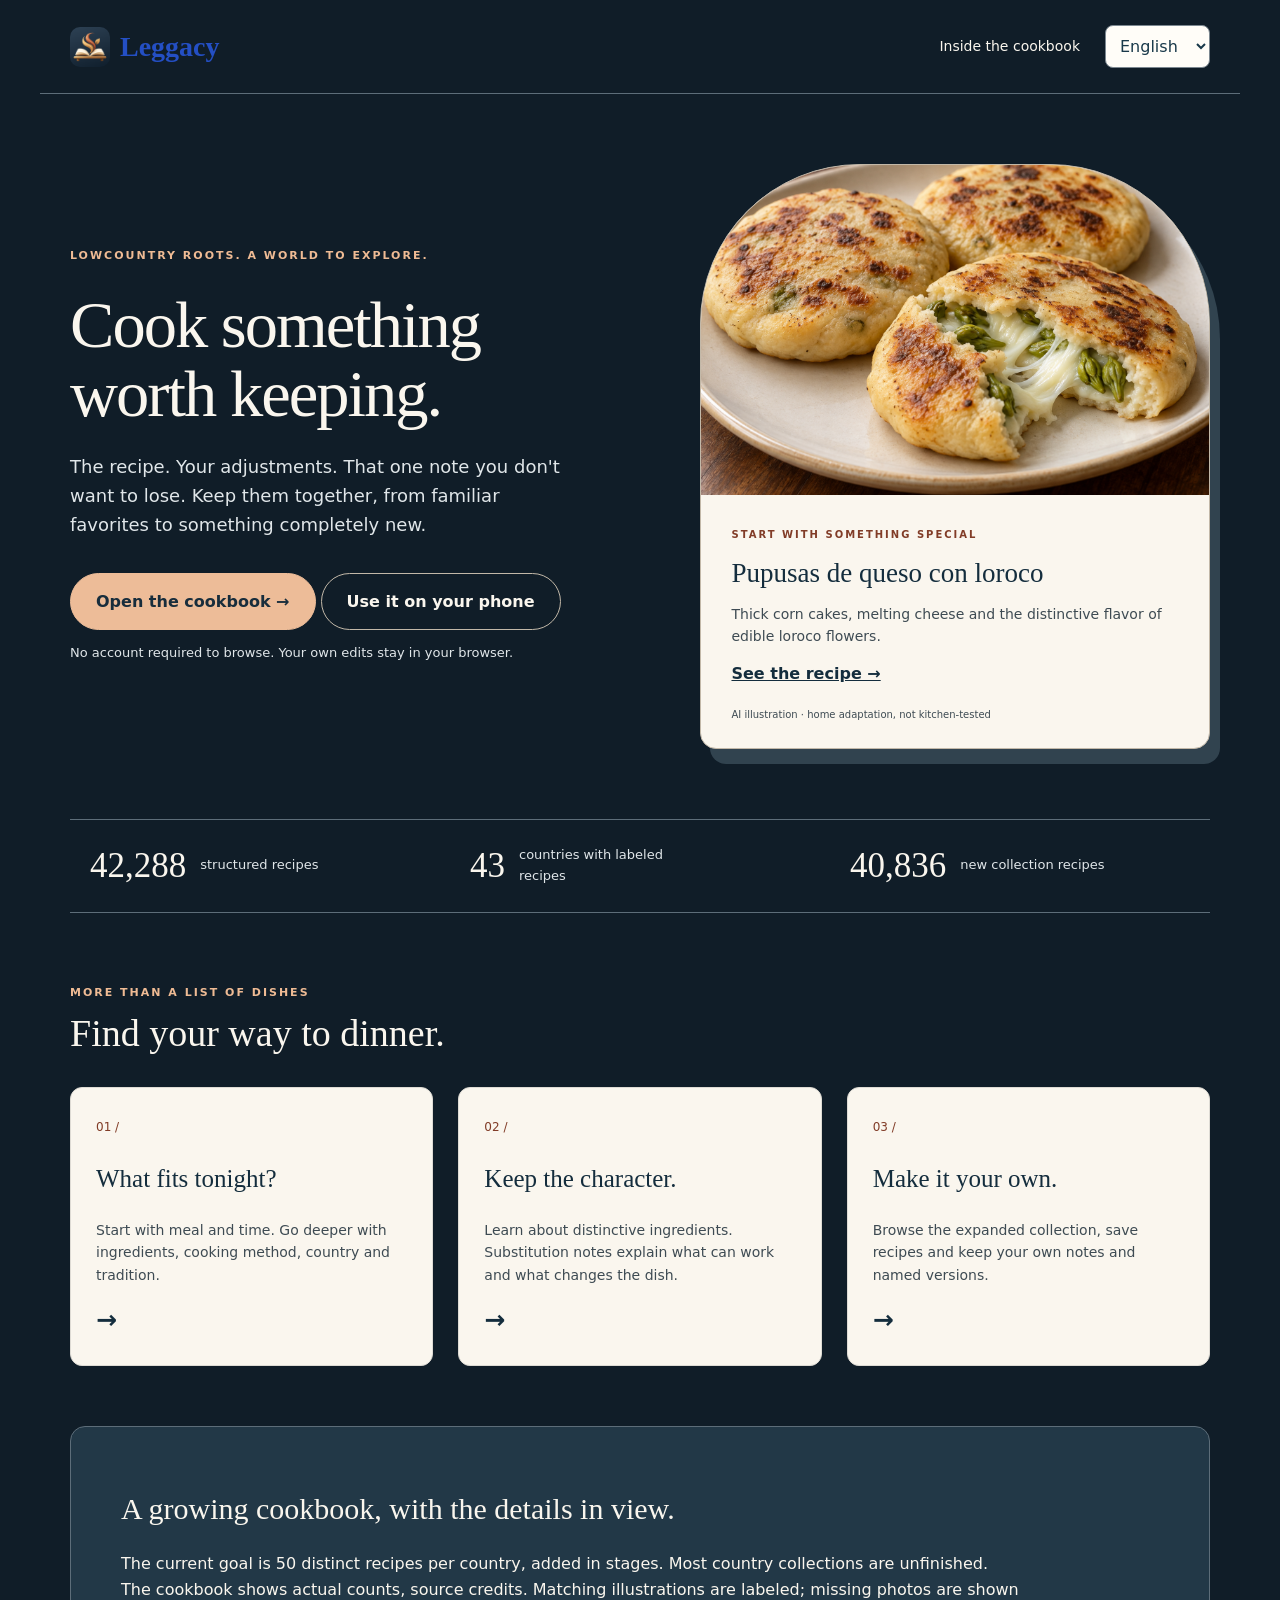
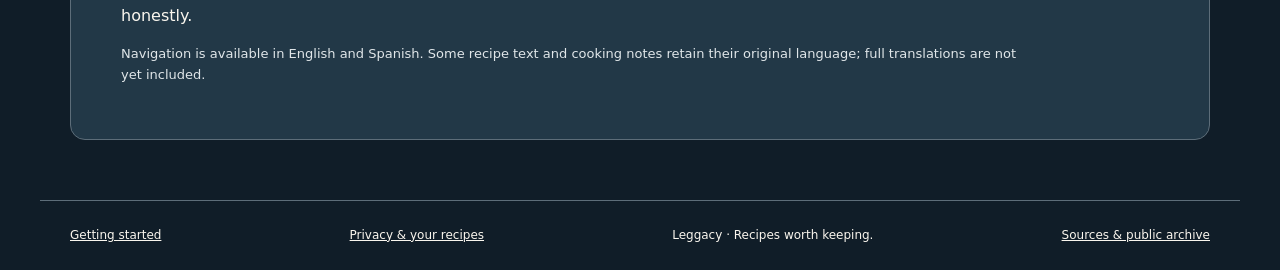
==== commit f906f473: "Prepare Leggacy cookbook branding and native-app privacy page" ====
--- a/docs/index.html
+++ b/docs/index.html
@@ -1 +1 @@
-<!doctype html><html lang="en"><head><meta charset="utf-8"><meta name="viewport" content="width=device-width,initial-scale=1"><meta name="description" content="SavorShelf: recipes, traditions and cooking notes worth keeping."><title>SavorShelf — Your next keeper</title><link rel="icon" href="cookbook/icon.svg"><link rel="stylesheet" href="site.css"><script src="site.js" defer></script></head><body><header><a class="brand" href="./"><img src="cookbook/icon-192.png" alt="" width="40" height="40">SavorShelf</a><nav><a href="#inside" data-en="Inside the cookbook" data-es="Dentro del recetario">Inside the cookbook</a><label><span class="sr-only">Language / Idioma</span><select id="site-language"><option value="en">English</option><option value="es">Español</option></select></label></nav></header><a class="skip-link" href="#main">Skip to content</a><main id="main"><section class="hero"><div><p class="eyebrow" data-en="LOWCOUNTRY ROOTS. A WORLD TO EXPLORE." data-es="RAÍCES EN LOWCOUNTRY. UN MUNDO POR EXPLORAR.">LOWCOUNTRY ROOTS. A WORLD TO EXPLORE.</p><h1 data-en="Cook something worth keeping." data-es="Cocina algo que quieras repetir.">Cook something<br>worth keeping.</h1><p class="intro" data-en="The recipe. Your adjustments. That one note you don't want to lose. Keep them together, from familiar favorites to something completely new." data-es="La receta. Tus ajustes. Esa nota que no quieres perder. Guárdalos juntos, desde tus platos favoritos hasta algo completamente nuevo.">The recipe. Your adjustments. That one note you don't want to lose. Keep them together, from familiar favorites to something completely new.</p><a class="button" href="cookbook/" data-en="Open the cookbook →" data-es="Abrir el recetario →">Open the cookbook →</a> <a class="button button-secondary" href="start.html" data-en="Use it on your phone" data-es="Úsalo en tu teléfono">Use it on your phone</a><p class="quiet" data-en="No account required to browse. Your own edits stay in your browser." data-es="No necesitas una cuenta para explorar. Tus cambios se guardan en tu navegador.">No account required to browse. Your own edits stay in your browser.</p></div><figure class="hero-dish"><img src="cookbook/photos/pupusas-loroco.png" alt="AI illustration of corn pupusas filled with cheese and loroco" width="1024" height="1024"><figcaption><span data-en="START WITH SOMETHING SPECIAL" data-es="EMPIEZA CON ALGO ESPECIAL">START WITH SOMETHING SPECIAL</span><h2>Pupusas de queso con loroco</h2><p data-en="Thick corn cakes, melting cheese and the distinctive flavor of edible loroco flowers." data-es="Tortillas gruesas de maíz rellenas de queso y el sabor especial de las flores comestibles de loroco.">Thick corn cakes, melting cheese and the distinctive flavor of edible loroco flowers.</p><a href="cookbook/?dish=pupusas" data-en="See the recipe →" data-es="Ver la receta →">See the recipe →</a><small data-en="AI illustration · home adaptation, not kitchen-tested" data-es="Ilustración de IA · adaptación casera, no probada en cocina">AI illustration · home adaptation, not kitchen-tested</small></figcaption></figure></section><section class="numbers" aria-label="Current collection"><div><strong>42,288</strong><span data-en="structured recipes" data-es="recetas estructuradas">structured recipes</span></div><div><strong>43</strong><span data-en="countries with labeled recipes" data-es="países con recetas etiquetadas">countries with labeled recipes</span></div><div><strong>40,836</strong><span data-en="new collection recipes" data-es="recetas de la nueva colección">new collection recipes</span></div></section><section id="inside" class="inside"><div class="section-head"><p class="eyebrow" data-en="MORE THAN A LIST OF DISHES" data-es="MÁS QUE UNA LISTA DE PLATOS">MORE THAN A LIST OF DISHES</p><h2 data-en="Find your way to dinner." data-es="Encuentra qué cocinar.">Find your way to dinner.</h2></div><div class="paths"><a href="cookbook/"><span>01 /</span><h3 data-en="What fits tonight?" data-es="¿Qué va bien hoy?">What fits tonight?</h3><p data-en="Start with meal and time. Go deeper with ingredients, cooking method, country and tradition." data-es="Empieza con la comida y el tiempo. Afina por ingredientes, método de cocción, país y tradición.">Start with meal and time. Go deeper with ingredients, cooking method, country and tradition.</p><b>→</b></a><a href="cookbook/?dish=loroco"><span>02 /</span><h3 data-en="Keep the character." data-es="Conserva su esencia.">Keep the character.</h3><p data-en="Learn about distinctive ingredients. Substitution notes explain what can work and what changes the dish." data-es="Conoce ingredientes especiales. Las notas explican las sustituciones posibles y cuándo cambian el plato.">Learn about distinctive ingredients. Substitution notes explain what can work and what changes the dish.</p><b>→</b></a><a href="cookbook/"><span>03 /</span><h3 data-en="Make it your own." data-es="Hazlo a tu manera.">Make it your own.</h3><p data-en="Browse the expanded collection, save recipes and keep your own notes and named versions." data-es="Explora la colección ampliada, guarda recetas y conserva tus notas y versiones con nombre.">Browse the expanded collection, save recipes and keep your own notes and named versions.</p><b>→</b></a></div></section><section class="honest"><h2 data-en="A growing cookbook, with the details in view." data-es="Un recetario en crecimiento, con los detalles a la vista.">A growing cookbook, with the details in view.</h2><p data-en="The current goal is 50 distinct recipes per country, added in stages. Most country collections are unfinished. The cookbook shows actual counts, source credits. Matching illustrations are labeled; missing photos are shown honestly." data-es="La meta actual es de 50 recetas distintas por país, añadidas por etapas. La mayoría de las colecciones aún están incompletas. El recetario muestra cantidades reales, créditos de las fuentes. Las ilustraciones se identifican y las fotos faltantes se indican claramente.">The current goal is 50 distinct recipes per country, added in stages. Most country collections are unfinished. The cookbook shows actual counts, source credits. Matching illustrations are labeled; missing photos are shown honestly.</p><p class="quiet" data-en="Navigation is available in English and Spanish. Some recipe text and cooking notes retain their original language; full translations are not yet included." data-es="La navegación está disponible en inglés y español. Las recetas y notas conservan su idioma original; aún no se incluyen traducciones completas.">Navigation is available in English and Spanish. Some recipe text and cooking notes retain their original language; full translations are not yet included.</p></section></main><footer><a href="start.html" data-en="Getting started" data-es="Cómo empezar">Getting started</a><a href="privacy.html" data-en="Privacy & your recipes" data-es="Privacidad y tus recetas">Privacy & your recipes</a><span>SavorShelf · Recipes worth making again.</span><a href="credits.html" data-en="Sources & public archive" data-es="Fuentes y archivo público">Sources & public archive</a></footer></body></html>
+<!doctype html><html lang="en"><head><meta charset="utf-8"><meta name="viewport" content="width=device-width,initial-scale=1"><meta name="description" content="Leggacy: recipes, traditions and cooking notes worth keeping."><title>Leggacy — Your next keeper</title><link rel="icon" href="cookbook/icon.svg"><link rel="stylesheet" href="site.css"><script src="site.js" defer></script></head><body><header><a class="brand" href="./"><img src="cookbook/icon-192.png" alt="" width="40" height="40">Leggacy</a><nav><a href="#inside" data-en="Inside the cookbook" data-es="Dentro del recetario">Inside the cookbook</a><label><span class="sr-only">Language / Idioma</span><select id="site-language"><option value="en">English</option><option value="es">Español</option></select></label></nav></header><a class="skip-link" href="#main">Skip to content</a><main id="main"><section class="hero"><div><p class="eyebrow" data-en="LOWCOUNTRY ROOTS. A WORLD TO EXPLORE." data-es="RAÍCES EN LOWCOUNTRY. UN MUNDO POR EXPLORAR.">LOWCOUNTRY ROOTS. A WORLD TO EXPLORE.</p><h1 data-en="Cook something worth keeping." data-es="Cocina algo que quieras repetir.">Cook something<br>worth keeping.</h1><p class="intro" data-en="The recipe. Your adjustments. That one note you don't want to lose. Keep them together, from familiar favorites to something completely new." data-es="La receta. Tus ajustes. Esa nota que no quieres perder. Guárdalos juntos, desde tus platos favoritos hasta algo completamente nuevo.">The recipe. Your adjustments. That one note you don't want to lose. Keep them together, from familiar favorites to something completely new.</p><a class="button" href="cookbook/" data-en="Open the cookbook →" data-es="Abrir el recetario →">Open the cookbook →</a> <a class="button button-secondary" href="start.html" data-en="Use it on your phone" data-es="Úsalo en tu teléfono">Use it on your phone</a><p class="quiet" data-en="No account required to browse. Your own edits stay in your browser." data-es="No necesitas una cuenta para explorar. Tus cambios se guardan en tu navegador.">No account required to browse. Your own edits stay in your browser.</p></div><figure class="hero-dish"><img src="cookbook/photos/pupusas-loroco.png" alt="AI illustration of corn pupusas filled with cheese and loroco" width="1024" height="1024"><figcaption><span data-en="START WITH SOMETHING SPECIAL" data-es="EMPIEZA CON ALGO ESPECIAL">START WITH SOMETHING SPECIAL</span><h2>Pupusas de queso con loroco</h2><p data-en="Thick corn cakes, melting cheese and the distinctive flavor of edible loroco flowers." data-es="Tortillas gruesas de maíz rellenas de queso y el sabor especial de las flores comestibles de loroco.">Thick corn cakes, melting cheese and the distinctive flavor of edible loroco flowers.</p><a href="cookbook/?dish=pupusas" data-en="See the recipe →" data-es="Ver la receta →">See the recipe →</a><small data-en="AI illustration · home adaptation, not kitchen-tested" data-es="Ilustración de IA · adaptación casera, no probada en cocina">AI illustration · home adaptation, not kitchen-tested</small></figcaption></figure></section><section class="numbers" aria-label="Current collection"><div><strong>42,288</strong><span data-en="structured recipes" data-es="recetas estructuradas">structured recipes</span></div><div><strong>43</strong><span data-en="countries with labeled recipes" data-es="países con recetas etiquetadas">countries with labeled recipes</span></div><div><strong>40,836</strong><span data-en="new collection recipes" data-es="recetas de la nueva colección">new collection recipes</span></div></section><section id="inside" class="inside"><div class="section-head"><p class="eyebrow" data-en="MORE THAN A LIST OF DISHES" data-es="MÁS QUE UNA LISTA DE PLATOS">MORE THAN A LIST OF DISHES</p><h2 data-en="Find your way to dinner." data-es="Encuentra qué cocinar.">Find your way to dinner.</h2></div><div class="paths"><a href="cookbook/"><span>01 /</span><h3 data-en="What fits tonight?" data-es="¿Qué va bien hoy?">What fits tonight?</h3><p data-en="Start with meal and time. Go deeper with ingredients, cooking method, country and tradition." data-es="Empieza con la comida y el tiempo. Afina por ingredientes, método de cocción, país y tradición.">Start with meal and time. Go deeper with ingredients, cooking method, country and tradition.</p><b>→</b></a><a href="cookbook/?dish=loroco"><span>02 /</span><h3 data-en="Keep the character." data-es="Conserva su esencia.">Keep the character.</h3><p data-en="Learn about distinctive ingredients. Substitution notes explain what can work and what changes the dish." data-es="Conoce ingredientes especiales. Las notas explican las sustituciones posibles y cuándo cambian el plato.">Learn about distinctive ingredients. Substitution notes explain what can work and what changes the dish.</p><b>→</b></a><a href="cookbook/"><span>03 /</span><h3 data-en="Make it your own." data-es="Hazlo a tu manera.">Make it your own.</h3><p data-en="Browse the expanded collection, save recipes and keep your own notes and named versions." data-es="Explora la colección ampliada, guarda recetas y conserva tus notas y versiones con nombre.">Browse the expanded collection, save recipes and keep your own notes and named versions.</p><b>→</b></a></div></section><section class="honest"><h2 data-en="A growing cookbook, with the details in view." data-es="Un recetario en crecimiento, con los detalles a la vista.">A growing cookbook, with the details in view.</h2><p data-en="The current goal is 50 distinct recipes per country, added in stages. Most country collections are unfinished. The cookbook shows actual counts, source credits. Matching illustrations are labeled; missing photos are shown honestly." data-es="La meta actual es de 50 recetas distintas por país, añadidas por etapas. La mayoría de las colecciones aún están incompletas. El recetario muestra cantidades reales, créditos de las fuentes. Las ilustraciones se identifican y las fotos faltantes se indican claramente.">The current goal is 50 distinct recipes per country, added in stages. Most country collections are unfinished. The cookbook shows actual counts, source credits. Matching illustrations are labeled; missing photos are shown honestly.</p><p class="quiet" data-en="Navigation is available in English and Spanish. Some recipe text and cooking notes retain their original language; full translations are not yet included." data-es="La navegación está disponible en inglés y español. Las recetas y notas conservan su idioma original; aún no se incluyen traducciones completas.">Navigation is available in English and Spanish. Some recipe text and cooking notes retain their original language; full translations are not yet included.</p></section></main><footer><a href="start.html" data-en="Getting started" data-es="Cómo empezar">Getting started</a><a href="privacy.html" data-en="Privacy & your recipes" data-es="Privacidad y tus recetas">Privacy & your recipes</a><span>Leggacy · Recipes worth keeping.</span><a href="credits.html" data-en="Sources & public archive" data-es="Fuentes y archivo público">Sources & public archive</a></footer></body></html>
--- a/docs/site.css
+++ b/docs/site.css
@@ -23,3 +23,6 @@
 .reading-page{margin-top:28px;margin-bottom:28px;border-radius:18px;border:1px solid #c2b8a8}
 .reading-page .button{color:#fff;background:#843c29}.reading-page .button-secondary{color:#142d3d;background:transparent}
 .skip-link{color:#142d3d}
+
+/* Leggacy display palette; legacy URLs and data are unchanged. */
+:root{--ink:#25272b;--cream:#fff9ef;--clay:#244fc4;--muted:#62646b;--line:#dedbd4}.brand{color:#244fc4}
